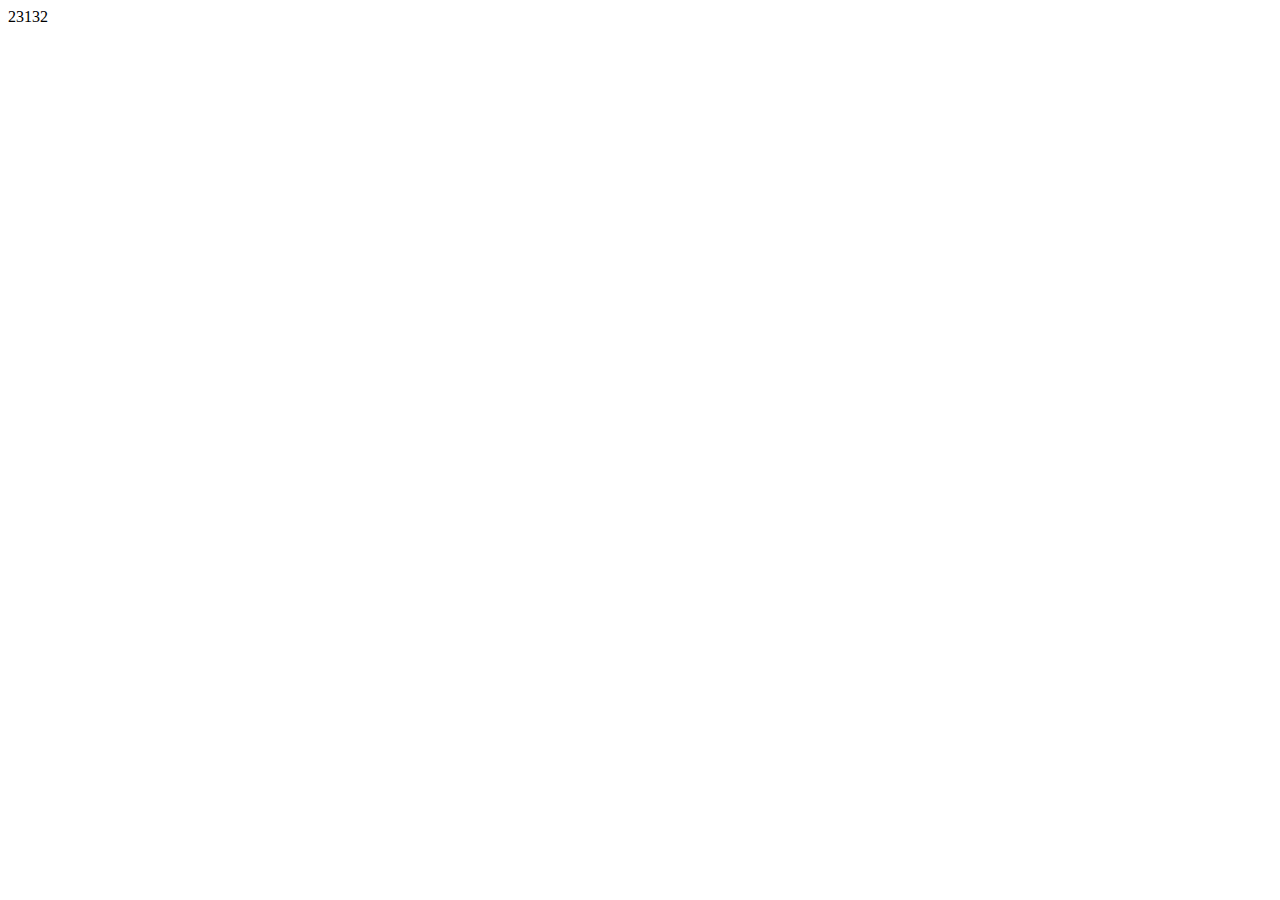
==== index.html @ e5f48d13 "主分支添加了登陆注册" ====
<!DOCTYPE html>
<html lang="en">

<head>
    <meta charset="UTF-8">
    <meta http-equiv="X-UA-Compatible" content="IE=edge">
    <meta name="viewport" content="width=device-width, initial-scale=1.0">
    <title>Document</title>
</head>

<body>
    23132
</body>

</html>
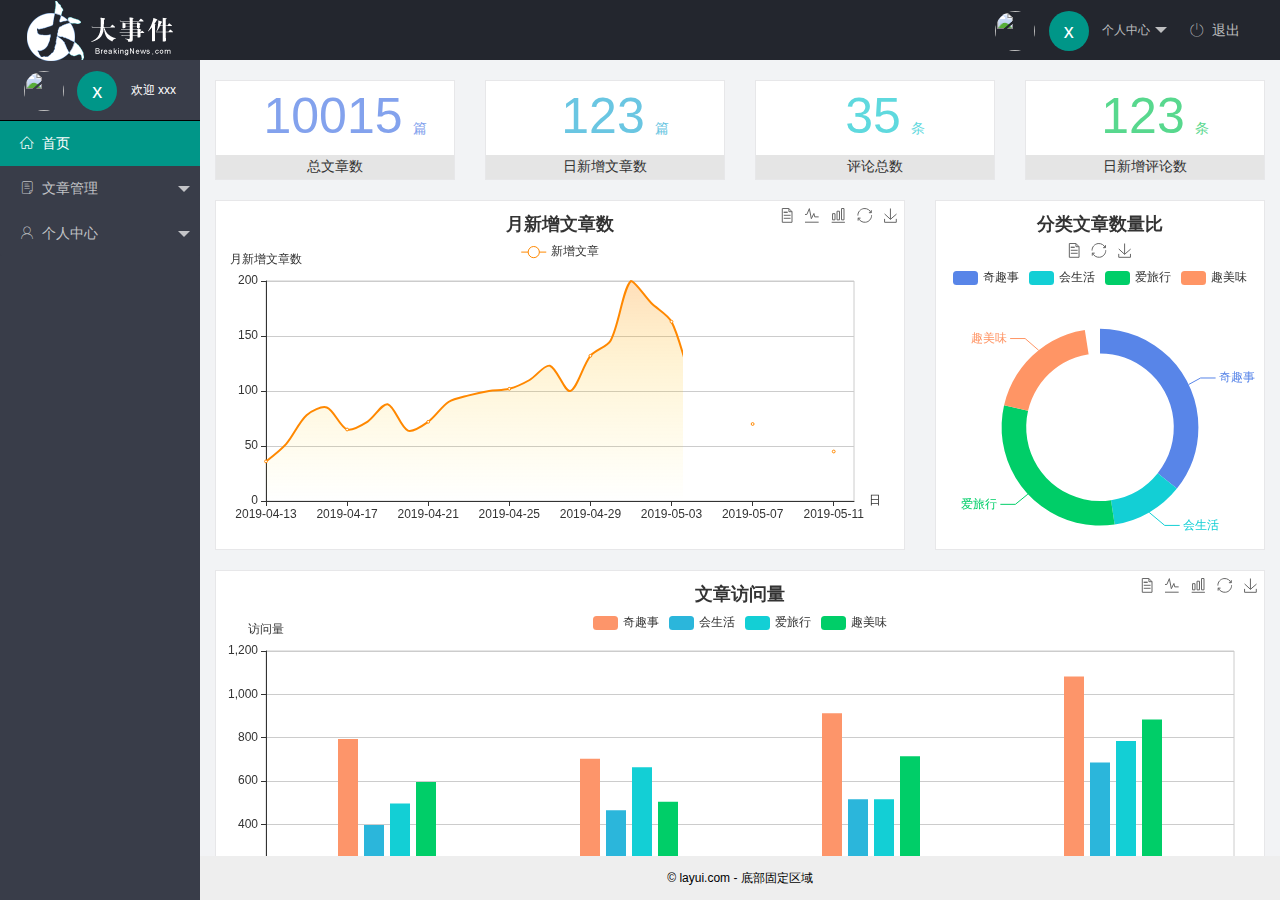
==== commit 4a599044: "后台基本功能完成" ====
--- a/index.html
+++ b/index.html
@@ -5,11 +5,79 @@
     <meta charset="UTF-8">
     <meta http-equiv="X-UA-Compatible" content="IE=edge">
     <meta name="viewport" content="width=device-width, initial-scale=1.0">
-    <title>Document</title>
+    <title>后台主页</title>
+    <link rel="stylesheet" href="/assets/fonts/iconfont.css">
+    <link rel="stylesheet" href="/assets/lib/layui/css/layui.css">
+    <link rel="stylesheet" href="/assets/css/index.css">
 </head>
 
-<body>
-    23132
+<body class="layui-layout-body">
+    <div class="layui-layout layui-layout-admin">
+        <div class="layui-header">
+            <div class="layui-logo"><img src="/assets/images/logo.png" alt=""></div>
+            <!-- 头部区域（可配合layui已有的水平导航） -->
+            <ul class="layui-nav layui-layout-right">
+                <li class="layui-nav-item">
+                    <a href="javascript:;" class="userinfo">
+                        <img src="http://t.cn/RCzsdCq" class="layui-nav-img">
+                        <span class="text-avatar">x</span> 个人中心
+                    </a>
+                    <dl class="layui-nav-child">
+                        <dd><a href="javascript:;">基本资料</a></dd>
+                        <dd><a href="javascript:;">更换头像</a></dd>
+                        <dd><a href="javascript:;">重置密码</a></dd>
+                    </dl>
+                </li>
+                <li class="layui-nav-item"><a href="javascript:;" id="btnOut"><span class="iconfont icon-tuichu"></span>退出</a></li>
+            </ul>
+        </div>
+
+        <div class="layui-side layui-bg-black">
+            <div class="layui-side-scroll">
+                <!-- 左侧头像区域 -->
+                <div class="userinfo">
+                    <img src="http://t.cn/RCzsdCq" class="layui-nav-img">
+                    <span class="text-avatar">x</span>
+                    <span id="welcome">欢迎 xxx</span>
+                </div>
+                <!-- 左侧导航区域（可配合layui已有的垂直导航） -->
+                <ul class="layui-nav layui-nav-tree" lay-filter="test" lay-shrink="all">
+                    <li class="layui-nav-item layui-this"><a href="/home/dashboard.html" target="fm"><span class="iconfont icon-home"></span>首页</a></li>
+                    <li class="layui-nav-item">
+                        <a class="" href="javascript:;"><span class="iconfont icon-16"></span>文章管理</a>
+                        <dl class="layui-nav-child">
+                            <dd><a href="javascript:;"><i class="layui-icon layui-icon-app"></i>文章类别</a></dd>
+                            <dd><a href="javascript:;"><i class="layui-icon layui-icon-app"></i>文章列表</a></dd>
+                            <dd><a href="javascript:;"><i class="layui-icon layui-icon-app"></i>发布文章</a></dd>
+                        </dl>
+                    </li>
+                    <li class="layui-nav-item">
+                        <a href="javascript:;"><span class="iconfont icon-user"></span>个人中心</a>
+                        <dl class="layui-nav-child">
+                            <dd><a href="javascript:;"><i class="layui-icon layui-icon-app"></i>基本资料</a></dd>
+                            <dd><a href="javascript:;"><i class="layui-icon layui-icon-app"></i>更换头像</a></dd>
+                            <dd><a href="javascript:;"><i class="layui-icon layui-icon-app"></i>重置密码</a></dd>
+                        </dl>
+                    </li>
+                </ul>
+            </div>
+        </div>
+
+        <div class="layui-body">
+            <!-- 内容主体区域 -->
+            <iframe name="fm" src="/home/dashboard.html" frameborder="0"></iframe>
+        </div>
+
+        <div class="layui-footer">
+            <!-- 底部固定区域 -->
+            © layui.com - 底部固定区域
+        </div>
+    </div>
+    <!-- 引入相关js文件 -->
+    <script src="/assets/lib/jquery.js"></script>
+    <script src="/assets/lib/layui/layui.all.js"></script>
+    <script src="/assets/js/baseAPI.js"></script>
+    <script src="/assets/js/index.js"></script>
 </body>
 
 </html>--- a/assets/fonts/iconfont.css
+++ b/assets/fonts/iconfont.css
@@ -0,0 +1,37 @@
+@font-face {font-family: "iconfont";
+  src: url('iconfont.eot?t=1576139966484'); /* IE9 */
+  src: url('iconfont.eot?t=1576139966484#iefix') format('embedded-opentype'), /* IE6-IE8 */
+  url('[data-uri]') format('woff2'),
+  url('iconfont.woff?t=1576139966484') format('woff'),
+  url('iconfont.ttf?t=1576139966484') format('truetype'), /* chrome, firefox, opera, Safari, Android, iOS 4.2+ */
+  url('iconfont.svg?t=1576139966484#iconfont') format('svg'); /* iOS 4.1- */
+}
+
+.iconfont {
+  font-family: "iconfont" !important;
+  font-size: 16px;
+  font-style: normal;
+  -webkit-font-smoothing: antialiased;
+  -moz-osx-font-smoothing: grayscale;
+}
+
+.icon-home:before {
+  content: "\e6a9";
+}
+
+.icon-user:before {
+  content: "\e614";
+}
+
+.icon-pinglun:before {
+  content: "\e616";
+}
+
+.icon-tuichu:before {
+  content: "\e865";
+}
+
+.icon-16:before {
+  content: "\e615";
+}
+
--- a/assets/lib/layui/css/layui.css
+++ b/assets/lib/layui/css/layui.css
@@ -0,0 +1,2 @@
+/** layui-v2.5.5 MIT License By https://www.layui.com */
+ .layui-inline,img{display:inline-block;vertical-align:middle}h1,h2,h3,h4,h5,h6{font-weight:400}.layui-edge,.layui-header,.layui-inline,.layui-main{position:relative}.layui-body,.layui-edge,.layui-elip{overflow:hidden}.layui-btn,.layui-edge,.layui-inline,img{vertical-align:middle}.layui-btn,.layui-disabled,.layui-icon,.layui-unselect{-moz-user-select:none;-webkit-user-select:none;-ms-user-select:none}.layui-elip,.layui-form-checkbox span,.layui-form-pane .layui-form-label{text-overflow:ellipsis;white-space:nowrap}.layui-breadcrumb,.layui-tree-btnGroup{visibility:hidden}blockquote,body,button,dd,div,dl,dt,form,h1,h2,h3,h4,h5,h6,input,li,ol,p,pre,td,textarea,th,ul{margin:0;padding:0;-webkit-tap-highlight-color:rgba(0,0,0,0)}a:active,a:hover{outline:0}img{border:none}li{list-style:none}table{border-collapse:collapse;border-spacing:0}h4,h5,h6{font-size:100%}button,input,optgroup,option,select,textarea{font-family:inherit;font-size:inherit;font-style:inherit;font-weight:inherit;outline:0}pre{white-space:pre-wrap;white-space:-moz-pre-wrap;white-space:-pre-wrap;white-space:-o-pre-wrap;word-wrap:break-word}body{line-height:24px;font:14px Helvetica Neue,Helvetica,PingFang SC,Tahoma,Arial,sans-serif}hr{height:1px;margin:10px 0;border:0;clear:both}a{color:#333;text-decoration:none}a:hover{color:#777}a cite{font-style:normal;*cursor:pointer}.layui-border-box,.layui-border-box *{box-sizing:border-box}.layui-box,.layui-box *{box-sizing:content-box}.layui-clear{clear:both;*zoom:1}.layui-clear:after{content:'\20';clear:both;*zoom:1;display:block;height:0}.layui-inline{*display:inline;*zoom:1}.layui-edge{display:inline-block;width:0;height:0;border-width:6px;border-style:dashed;border-color:transparent}.layui-edge-top{top:-4px;border-bottom-color:#999;border-bottom-style:solid}.layui-edge-right{border-left-color:#999;border-left-style:solid}.layui-edge-bottom{top:2px;border-top-color:#999;border-top-style:solid}.layui-edge-left{border-right-color:#999;border-right-style:solid}.layui-disabled,.layui-disabled:hover{color:#d2d2d2!important;cursor:not-allowed!important}.layui-circle{border-radius:100%}.layui-show{display:block!important}.layui-hide{display:none!important}@font-face{font-family:layui-icon;src:url(../font/iconfont.eot?v=250);src:url(../font/iconfont.eot?v=250#iefix) format('embedded-opentype'),url(../font/iconfont.woff2?v=250) format('woff2'),url(../font/iconfont.woff?v=250) format('woff'),url(../font/iconfont.ttf?v=250) format('truetype'),url(../font/iconfont.svg?v=250#layui-icon) format('svg')}.layui-icon{font-family:layui-icon!important;font-size:16px;font-style:normal;-webkit-font-smoothing:antialiased;-moz-osx-font-smoothing:grayscale}.layui-icon-reply-fill:before{content:"\e611"}.layui-icon-set-fill:before{content:"\e614"}.layui-icon-menu-fill:before{content:"\e60f"}.layui-icon-search:before{content:"\e615"}.layui-icon-share:before{content:"\e641"}.layui-icon-set-sm:before{content:"\e620"}.layui-icon-engine:before{content:"\e628"}.layui-icon-close:before{content:"\1006"}.layui-icon-close-fill:before{content:"\1007"}.layui-icon-chart-screen:before{content:"\e629"}.layui-icon-star:before{content:"\e600"}.layui-icon-circle-dot:before{content:"\e617"}.layui-icon-chat:before{content:"\e606"}.layui-icon-release:before{content:"\e609"}.layui-icon-list:before{content:"\e60a"}.layui-icon-chart:before{content:"\e62c"}.layui-icon-ok-circle:before{content:"\1005"}.layui-icon-layim-theme:before{content:"\e61b"}.layui-icon-table:before{content:"\e62d"}.layui-icon-right:before{content:"\e602"}.layui-icon-left:before{content:"\e603"}.layui-icon-cart-simple:before{content:"\e698"}.layui-icon-face-cry:before{content:"\e69c"}.layui-icon-face-smile:before{content:"\e6af"}.layui-icon-survey:before{content:"\e6b2"}.layui-icon-tree:before{content:"\e62e"}.layui-icon-upload-circle:before{content:"\e62f"}.layui-icon-add-circle:before{content:"\e61f"}.layui-icon-download-circle:before{content:"\e601"}.layui-icon-templeate-1:before{content:"\e630"}.layui-icon-util:before{content:"\e631"}.layui-icon-face-surprised:before{content:"\e664"}.layui-icon-edit:before{content:"\e642"}.layui-icon-speaker:before{content:"\e645"}.layui-icon-down:before{content:"\e61a"}.layui-icon-file:before{content:"\e621"}.layui-icon-layouts:before{content:"\e632"}.layui-icon-rate-half:before{content:"\e6c9"}.layui-icon-add-circle-fine:before{content:"\e608"}.layui-icon-prev-circle:before{content:"\e633"}.layui-icon-read:before{content:"\e705"}.layui-icon-404:before{content:"\e61c"}.layui-icon-carousel:before{content:"\e634"}.layui-icon-help:before{content:"\e607"}.layui-icon-code-circle:before{content:"\e635"}.layui-icon-water:before{content:"\e636"}.layui-icon-username:before{content:"\e66f"}.layui-icon-find-fill:before{content:"\e670"}.layui-icon-about:before{content:"\e60b"}.layui-icon-location:before{content:"\e715"}.layui-icon-up:before{content:"\e619"}.layui-icon-pause:before{content:"\e651"}.layui-icon-date:before{content:"\e637"}.layui-icon-layim-uploadfile:before{content:"\e61d"}.layui-icon-delete:before{content:"\e640"}.layui-icon-play:before{content:"\e652"}.layui-icon-top:before{content:"\e604"}.layui-icon-friends:before{content:"\e612"}.layui-icon-refresh-3:before{content:"\e9aa"}.layui-icon-ok:before{content:"\e605"}.layui-icon-layer:before{content:"\e638"}.layui-icon-face-smile-fine:before{content:"\e60c"}.layui-icon-dollar:before{content:"\e659"}.layui-icon-group:before{content:"\e613"}.layui-icon-layim-download:before{content:"\e61e"}.layui-icon-picture-fine:before{content:"\e60d"}.layui-icon-link:before{content:"\e64c"}.layui-icon-diamond:before{content:"\e735"}.layui-icon-log:before{content:"\e60e"}.layui-icon-rate-solid:before{content:"\e67a"}.layui-icon-fonts-del:before{content:"\e64f"}.layui-icon-unlink:before{content:"\e64d"}.layui-icon-fonts-clear:before{content:"\e639"}.layui-icon-triangle-r:before{content:"\e623"}.layui-icon-circle:before{content:"\e63f"}.layui-icon-radio:before{content:"\e643"}.layui-icon-align-center:before{content:"\e647"}.layui-icon-align-right:before{content:"\e648"}.layui-icon-align-left:before{content:"\e649"}.layui-icon-loading-1:before{content:"\e63e"}.layui-icon-return:before{content:"\e65c"}.layui-icon-fonts-strong:before{content:"\e62b"}.layui-icon-upload:before{content:"\e67c"}.layui-icon-dialogue:before{content:"\e63a"}.layui-icon-video:before{content:"\e6ed"}.layui-icon-headset:before{content:"\e6fc"}.layui-icon-cellphone-fine:before{content:"\e63b"}.layui-icon-add-1:before{content:"\e654"}.layui-icon-face-smile-b:before{content:"\e650"}.layui-icon-fonts-html:before{content:"\e64b"}.layui-icon-form:before{content:"\e63c"}.layui-icon-cart:before{content:"\e657"}.layui-icon-camera-fill:before{content:"\e65d"}.layui-icon-tabs:before{content:"\e62a"}.layui-icon-fonts-code:before{content:"\e64e"}.layui-icon-fire:before{content:"\e756"}.layui-icon-set:before{content:"\e716"}.layui-icon-fonts-u:before{content:"\e646"}.layui-icon-triangle-d:before{content:"\e625"}.layui-icon-tips:before{content:"\e702"}.layui-icon-picture:before{content:"\e64a"}.layui-icon-more-vertical:before{content:"\e671"}.layui-icon-flag:before{content:"\e66c"}.layui-icon-loading:before{content:"\e63d"}.layui-icon-fonts-i:before{content:"\e644"}.layui-icon-refresh-1:before{content:"\e666"}.layui-icon-rmb:before{content:"\e65e"}.layui-icon-home:before{content:"\e68e"}.layui-icon-user:before{content:"\e770"}.layui-icon-notice:before{content:"\e667"}.layui-icon-login-weibo:before{content:"\e675"}.layui-icon-voice:before{content:"\e688"}.layui-icon-upload-drag:before{content:"\e681"}.layui-icon-login-qq:before{content:"\e676"}.layui-icon-snowflake:before{content:"\e6b1"}.layui-icon-file-b:before{content:"\e655"}.layui-icon-template:before{content:"\e663"}.layui-icon-auz:before{content:"\e672"}.layui-icon-console:before{content:"\e665"}.layui-icon-app:before{content:"\e653"}.layui-icon-prev:before{content:"\e65a"}.layui-icon-website:before{content:"\e7ae"}.layui-icon-next:before{content:"\e65b"}.layui-icon-component:before{content:"\e857"}.layui-icon-more:before{content:"\e65f"}.layui-icon-login-wechat:before{content:"\e677"}.layui-icon-shrink-right:before{content:"\e668"}.layui-icon-spread-left:before{content:"\e66b"}.layui-icon-camera:before{content:"\e660"}.layui-icon-note:before{content:"\e66e"}.layui-icon-refresh:before{content:"\e669"}.layui-icon-female:before{content:"\e661"}.layui-icon-male:before{content:"\e662"}.layui-icon-password:before{content:"\e673"}.layui-icon-senior:before{content:"\e674"}.layui-icon-theme:before{content:"\e66a"}.layui-icon-tread:before{content:"\e6c5"}.layui-icon-praise:before{content:"\e6c6"}.layui-icon-star-fill:before{content:"\e658"}.layui-icon-rate:before{content:"\e67b"}.layui-icon-template-1:before{content:"\e656"}.layui-icon-vercode:before{content:"\e679"}.layui-icon-cellphone:before{content:"\e678"}.layui-icon-screen-full:before{content:"\e622"}.layui-icon-screen-restore:before{content:"\e758"}.layui-icon-cols:before{content:"\e610"}.layui-icon-export:before{content:"\e67d"}.layui-icon-print:before{content:"\e66d"}.layui-icon-slider:before{content:"\e714"}.layui-icon-addition:before{content:"\e624"}.layui-icon-subtraction:before{content:"\e67e"}.layui-icon-service:before{content:"\e626"}.layui-icon-transfer:before{content:"\e691"}.layui-main{width:1140px;margin:0 auto}.layui-header{z-index:1000;height:60px}.layui-header a:hover{transition:all .5s;-webkit-transition:all .5s}.layui-side{position:fixed;left:0;top:0;bottom:0;z-index:999;width:200px;overflow-x:hidden}.layui-side-scroll{position:relative;width:220px;height:100%;overflow-x:hidden}.layui-body{position:absolute;left:200px;right:0;top:0;bottom:0;z-index:998;width:auto;overflow-y:auto;box-sizing:border-box}.layui-layout-body{overflow:hidden}.layui-layout-admin .layui-header{background-color:#23262E}.layui-layout-admin .layui-side{top:60px;width:200px;overflow-x:hidden}.layui-layout-admin .layui-body{position:fixed;top:60px;bottom:44px}.layui-layout-admin .layui-main{width:auto;margin:0 15px}.layui-layout-admin .layui-footer{position:fixed;left:200px;right:0;bottom:0;height:44px;line-height:44px;padding:0 15px;background-color:#eee}.layui-layout-admin .layui-logo{position:absolute;left:0;top:0;width:200px;height:100%;line-height:60px;text-align:center;color:#009688;font-size:16px}.layui-layout-admin .layui-header .layui-nav{background:0 0}.layui-layout-left{position:absolute!important;left:200px;top:0}.layui-layout-right{position:absolute!important;right:0;top:0}.layui-container{position:relative;margin:0 auto;padding:0 15px;box-sizing:border-box}.layui-fluid{position:relative;margin:0 auto;padding:0 15px}.layui-row:after,.layui-row:before{content:'';display:block;clear:both}.layui-col-lg1,.layui-col-lg10,.layui-col-lg11,.layui-col-lg12,.layui-col-lg2,.layui-col-lg3,.layui-col-lg4,.layui-col-lg5,.layui-col-lg6,.layui-col-lg7,.layui-col-lg8,.layui-col-lg9,.layui-col-md1,.layui-col-md10,.layui-col-md11,.layui-col-md12,.layui-col-md2,.layui-col-md3,.layui-col-md4,.layui-col-md5,.layui-col-md6,.layui-col-md7,.layui-col-md8,.layui-col-md9,.layui-col-sm1,.layui-col-sm10,.layui-col-sm11,.layui-col-sm12,.layui-col-sm2,.layui-col-sm3,.layui-col-sm4,.layui-col-sm5,.layui-col-sm6,.layui-col-sm7,.layui-col-sm8,.layui-col-sm9,.layui-col-xs1,.layui-col-xs10,.layui-col-xs11,.layui-col-xs12,.layui-col-xs2,.layui-col-xs3,.layui-col-xs4,.layui-col-xs5,.layui-col-xs6,.layui-col-xs7,.layui-col-xs8,.layui-col-xs9{position:relative;display:block;box-sizing:border-box}.layui-col-xs1,.layui-col-xs10,.layui-col-xs11,.layui-col-xs12,.layui-col-xs2,.layui-col-xs3,.layui-col-xs4,.layui-col-xs5,.layui-col-xs6,.layui-col-xs7,.layui-col-xs8,.layui-col-xs9{float:left}.layui-col-xs1{width:8.33333333%}.layui-col-xs2{width:16.66666667%}.layui-col-xs3{width:25%}.layui-col-xs4{width:33.33333333%}.layui-col-xs5{width:41.66666667%}.layui-col-xs6{width:50%}.layui-col-xs7{width:58.33333333%}.layui-col-xs8{width:66.66666667%}.layui-col-xs9{width:75%}.layui-col-xs10{width:83.33333333%}.layui-col-xs11{width:91.66666667%}.layui-col-xs12{width:100%}.layui-col-xs-offset1{margin-left:8.33333333%}.layui-col-xs-offset2{margin-left:16.66666667%}.layui-col-xs-offset3{margin-left:25%}.layui-col-xs-offset4{margin-left:33.33333333%}.layui-col-xs-offset5{margin-left:41.66666667%}.layui-col-xs-offset6{margin-left:50%}.layui-col-xs-offset7{margin-left:58.33333333%}.layui-col-xs-offset8{margin-left:66.66666667%}.layui-col-xs-offset9{margin-left:75%}.layui-col-xs-offset10{margin-left:83.33333333%}.layui-col-xs-offset11{margin-left:91.66666667%}.layui-col-xs-offset12{margin-left:100%}@media screen and (max-width:768px){.layui-hide-xs{display:none!important}.layui-show-xs-block{display:block!important}.layui-show-xs-inline{display:inline!important}.layui-show-xs-inline-block{display:inline-block!important}}@media screen and (min-width:768px){.layui-container{width:750px}.layui-hide-sm{display:none!important}.layui-show-sm-block{display:block!important}.layui-show-sm-inline{display:inline!important}.layui-show-sm-inline-block{display:inline-block!important}.layui-col-sm1,.layui-col-sm10,.layui-col-sm11,.layui-col-sm12,.layui-col-sm2,.layui-col-sm3,.layui-col-sm4,.layui-col-sm5,.layui-col-sm6,.layui-col-sm7,.layui-col-sm8,.layui-col-sm9{float:left}.layui-col-sm1{width:8.33333333%}.layui-col-sm2{width:16.66666667%}.layui-col-sm3{width:25%}.layui-col-sm4{width:33.33333333%}.layui-col-sm5{width:41.66666667%}.layui-col-sm6{width:50%}.layui-col-sm7{width:58.33333333%}.layui-col-sm8{width:66.66666667%}.layui-col-sm9{width:75%}.layui-col-sm10{width:83.33333333%}.layui-col-sm11{width:91.66666667%}.layui-col-sm12{width:100%}.layui-col-sm-offset1{margin-left:8.33333333%}.layui-col-sm-offset2{margin-left:16.66666667%}.layui-col-sm-offset3{margin-left:25%}.layui-col-sm-offset4{margin-left:33.33333333%}.layui-col-sm-offset5{margin-left:41.66666667%}.layui-col-sm-offset6{margin-left:50%}.layui-col-sm-offset7{margin-left:58.33333333%}.layui-col-sm-offset8{margin-left:66.66666667%}.layui-col-sm-offset9{margin-left:75%}.layui-col-sm-offset10{margin-left:83.33333333%}.layui-col-sm-offset11{margin-left:91.66666667%}.layui-col-sm-offset12{margin-left:100%}}@media screen and (min-width:992px){.layui-container{width:970px}.layui-hide-md{display:none!important}.layui-show-md-block{display:block!important}.layui-show-md-inline{display:inline!important}.layui-show-md-inline-block{display:inline-block!important}.layui-col-md1,.layui-col-md10,.layui-col-md11,.layui-col-md12,.layui-col-md2,.layui-col-md3,.layui-col-md4,.layui-col-md5,.layui-col-md6,.layui-col-md7,.layui-col-md8,.layui-col-md9{float:left}.layui-col-md1{width:8.33333333%}.layui-col-md2{width:16.66666667%}.layui-col-md3{width:25%}.layui-col-md4{width:33.33333333%}.layui-col-md5{width:41.66666667%}.layui-col-md6{width:50%}.layui-col-md7{width:58.33333333%}.layui-col-md8{width:66.66666667%}.layui-col-md9{width:75%}.layui-col-md10{width:83.33333333%}.layui-col-md11{width:91.66666667%}.layui-col-md12{width:100%}.layui-col-md-offset1{margin-left:8.33333333%}.layui-col-md-offset2{margin-left:16.66666667%}.layui-col-md-offset3{margin-left:25%}.layui-col-md-offset4{margin-left:33.33333333%}.layui-col-md-offset5{margin-left:41.66666667%}.layui-col-md-offset6{margin-left:50%}.layui-col-md-offset7{margin-left:58.33333333%}.layui-col-md-offset8{margin-left:66.66666667%}.layui-col-md-offset9{margin-left:75%}.layui-col-md-offset10{margin-left:83.33333333%}.layui-col-md-offset11{margin-left:91.66666667%}.layui-col-md-offset12{margin-left:100%}}@media screen and (min-width:1200px){.layui-container{width:1170px}.layui-hide-lg{display:none!important}.layui-show-lg-block{display:block!important}.layui-show-lg-inline{display:inline!important}.layui-show-lg-inline-block{display:inline-block!important}.layui-col-lg1,.layui-col-lg10,.layui-col-lg11,.layui-col-lg12,.layui-col-lg2,.layui-col-lg3,.layui-col-lg4,.layui-col-lg5,.layui-col-lg6,.layui-col-lg7,.layui-col-lg8,.layui-col-lg9{float:left}.layui-col-lg1{width:8.33333333%}.layui-col-lg2{width:16.66666667%}.layui-col-lg3{width:25%}.layui-col-lg4{width:33.33333333%}.layui-col-lg5{width:41.66666667%}.layui-col-lg6{width:50%}.layui-col-lg7{width:58.33333333%}.layui-col-lg8{width:66.66666667%}.layui-col-lg9{width:75%}.layui-col-lg10{width:83.33333333%}.layui-col-lg11{width:91.66666667%}.layui-col-lg12{width:100%}.layui-col-lg-offset1{margin-left:8.33333333%}.layui-col-lg-offset2{margin-left:16.66666667%}.layui-col-lg-offset3{margin-left:25%}.layui-col-lg-offset4{margin-left:33.33333333%}.layui-col-lg-offset5{margin-left:41.66666667%}.layui-col-lg-offset6{margin-left:50%}.layui-col-lg-offset7{margin-left:58.33333333%}.layui-col-lg-offset8{margin-left:66.66666667%}.layui-col-lg-offset9{margin-left:75%}.layui-col-lg-offset10{margin-left:83.33333333%}.layui-col-lg-offset11{margin-left:91.66666667%}.layui-col-lg-offset12{margin-left:100%}}.layui-col-space1{margin:-.5px}.layui-col-space1>*{padding:.5px}.layui-col-space3{margin:-1.5px}.layui-col-space3>*{padding:1.5px}.layui-col-space5{margin:-2.5px}.layui-col-space5>*{padding:2.5px}.layui-col-space8{margin:-3.5px}.layui-col-space8>*{padding:3.5px}.layui-col-space10{margin:-5px}.layui-col-space10>*{padding:5px}.layui-col-space12{margin:-6px}.layui-col-space12>*{padding:6px}.layui-col-space15{margin:-7.5px}.layui-col-space15>*{padding:7.5px}.layui-col-space18{margin:-9px}.layui-col-space18>*{padding:9px}.layui-col-space20{margin:-10px}.layui-col-space20>*{padding:10px}.layui-col-space22{margin:-11px}.layui-col-space22>*{padding:11px}.layui-col-space25{margin:-12.5px}.layui-col-space25>*{padding:12.5px}.layui-col-space30{margin:-15px}.layui-col-space30>*{padding:15px}.layui-btn,.layui-input,.layui-select,.layui-textarea,.layui-upload-button{outline:0;-webkit-appearance:none;transition:all .3s;-webkit-transition:all .3s;box-sizing:border-box}.layui-elem-quote{margin-bottom:10px;padding:15px;line-height:22px;border-left:5px solid #009688;border-radius:0 2px 2px 0;background-color:#f2f2f2}.layui-quote-nm{border-style:solid;border-width:1px 1px 1px 5px;background:0 0}.layui-elem-field{margin-bottom:10px;padding:0;border-width:1px;border-style:solid}.layui-elem-field legend{margin-left:20px;padding:0 10px;font-size:20px;font-weight:300}.layui-field-title{margin:10px 0 20px;border-width:1px 0 0}.layui-field-box{padding:10px 15px}.layui-field-title .layui-field-box{padding:10px 0}.layui-progress{position:relative;height:6px;border-radius:20px;background-color:#e2e2e2}.layui-progress-bar{position:absolute;left:0;top:0;width:0;max-width:100%;height:6px;border-radius:20px;text-align:right;background-color:#5FB878;transition:all .3s;-webkit-transition:all .3s}.layui-progress-big,.layui-progress-big .layui-progress-bar{height:18px;line-height:18px}.layui-progress-text{position:relative;top:-20px;line-height:18px;font-size:12px;color:#666}.layui-progress-big .layui-progress-text{position:static;padding:0 10px;color:#fff}.layui-collapse{border-width:1px;border-style:solid;border-radius:2px}.layui-colla-content,.layui-colla-item{border-top-width:1px;border-top-style:solid}.layui-colla-item:first-child{border-top:none}.layui-colla-title{position:relative;height:42px;line-height:42px;padding:0 15px 0 35px;color:#333;background-color:#f2f2f2;cursor:pointer;font-size:14px;overflow:hidden}.layui-colla-content{display:none;padding:10px 15px;line-height:22px;color:#666}.layui-colla-icon{position:absolute;left:15px;top:0;font-size:14px}.layui-card{margin-bottom:15px;border-radius:2px;background-color:#fff;box-shadow:0 1px 2px 0 rgba(0,0,0,.05)}.layui-card:last-child{margin-bottom:0}.layui-card-header{position:relative;height:42px;line-height:42px;padding:0 15px;border-bottom:1px solid #f6f6f6;color:#333;border-radius:2px 2px 0 0;font-size:14px}.layui-bg-black,.layui-bg-blue,.layui-bg-cyan,.layui-bg-green,.layui-bg-orange,.layui-bg-red{color:#fff!important}.layui-card-body{position:relative;padding:10px 15px;line-height:24px}.layui-card-body[pad15]{padding:15px}.layui-card-body[pad20]{padding:20px}.layui-card-body .layui-table{margin:5px 0}.layui-card .layui-tab{margin:0}.layui-panel-window{position:relative;padding:15px;border-radius:0;border-top:5px solid #E6E6E6;background-color:#fff}.layui-auxiliar-moving{position:fixed;left:0;right:0;top:0;bottom:0;width:100%;height:100%;background:0 0;z-index:9999999999}.layui-form-label,.layui-form-mid,.layui-form-select,.layui-input-block,.layui-input-inline,.layui-textarea{position:relative}.layui-bg-red{background-color:#FF5722!important}.layui-bg-orange{background-color:#FFB800!important}.layui-bg-green{background-color:#009688!important}.layui-bg-cyan{background-color:#2F4056!important}.layui-bg-blue{background-color:#1E9FFF!important}.layui-bg-black{background-color:#393D49!important}.layui-bg-gray{background-color:#eee!important;color:#666!important}.layui-badge-rim,.layui-colla-content,.layui-colla-item,.layui-collapse,.layui-elem-field,.layui-form-pane .layui-form-item[pane],.layui-form-pane .layui-form-label,.layui-input,.layui-layedit,.layui-layedit-tool,.layui-quote-nm,.layui-select,.layui-tab-bar,.layui-tab-card,.layui-tab-title,.layui-tab-title .layui-this:after,.layui-textarea{border-color:#e6e6e6}.layui-timeline-item:before,hr{background-color:#e6e6e6}.layui-text{line-height:22px;font-size:14px;color:#666}.layui-text h1,.layui-text h2,.layui-text h3{font-weight:500;color:#333}.layui-text h1{font-size:30px}.layui-text h2{font-size:24px}.layui-text h3{font-size:18px}.layui-text a:not(.layui-btn){color:#01AAED}.layui-text a:not(.layui-btn):hover{text-decoration:underline}.layui-text ul{padding:5px 0 5px 15px}.layui-text ul li{margin-top:5px;list-style-type:disc}.layui-text em,.layui-word-aux{color:#999!important;padding:0 5px!important}.layui-btn{display:inline-block;height:38px;line-height:38px;padding:0 18px;background-color:#009688;color:#fff;white-space:nowrap;text-align:center;font-size:14px;border:none;border-radius:2px;cursor:pointer}.layui-btn:hover{opacity:.8;filter:alpha(opacity=80);color:#fff}.layui-btn:active{opacity:1;filter:alpha(opacity=100)}.layui-btn+.layui-btn{margin-left:10px}.layui-btn-container{font-size:0}.layui-btn-container .layui-btn{margin-right:10px;margin-bottom:10px}.layui-btn-container .layui-btn+.layui-btn{margin-left:0}.layui-table .layui-btn-container .layui-btn{margin-bottom:9px}.layui-btn-radius{border-radius:100px}.layui-btn .layui-icon{margin-right:3px;font-size:18px;vertical-align:bottom;vertical-align:middle\9}.layui-btn-primary{border:1px solid #C9C9C9;background-color:#fff;color:#555}.layui-btn-primary:hover{border-color:#009688;color:#333}.layui-btn-normal{background-color:#1E9FFF}.layui-btn-warm{background-color:#FFB800}.layui-btn-danger{background-color:#FF5722}.layui-btn-checked{background-color:#5FB878}.layui-btn-disabled,.layui-btn-disabled:active,.layui-btn-disabled:hover{border:1px solid #e6e6e6;background-color:#FBFBFB;color:#C9C9C9;cursor:not-allowed;opacity:1}.layui-btn-lg{height:44px;line-height:44px;padding:0 25px;font-size:16px}.layui-btn-sm{height:30px;line-height:30px;padding:0 10px;font-size:12px}.layui-btn-sm i{font-size:16px!important}.layui-btn-xs{height:22px;line-height:22px;padding:0 5px;font-size:12px}.layui-btn-xs i{font-size:14px!important}.layui-btn-group{display:inline-block;vertical-align:middle;font-size:0}.layui-btn-group .layui-btn{margin-left:0!important;margin-right:0!important;border-left:1px solid rgba(255,255,255,.5);border-radius:0}.layui-btn-group .layui-btn-primary{border-left:none}.layui-btn-group .layui-btn-primary:hover{border-color:#C9C9C9;color:#009688}.layui-btn-group .layui-btn:first-child{border-left:none;border-radius:2px 0 0 2px}.layui-btn-group .layui-btn-primary:first-child{border-left:1px solid #c9c9c9}.layui-btn-group .layui-btn:last-child{border-radius:0 2px 2px 0}.layui-btn-group .layui-btn+.layui-btn{margin-left:0}.layui-btn-group+.layui-btn-group{margin-left:10px}.layui-btn-fluid{width:100%}.layui-input,.layui-select,.layui-textarea{height:38px;line-height:1.3;line-height:38px\9;border-width:1px;border-style:solid;background-color:#fff;border-radius:2px}.layui-input::-webkit-input-placeholder,.layui-select::-webkit-input-placeholder,.layui-textarea::-webkit-input-placeholder{line-height:1.3}.layui-input,.layui-textarea{display:block;width:100%;padding-left:10px}.layui-input:hover,.layui-textarea:hover{border-color:#D2D2D2!important}.layui-input:focus,.layui-textarea:focus{border-color:#C9C9C9!important}.layui-textarea{min-height:100px;height:auto;line-height:20px;padding:6px 10px;resize:vertical}.layui-select{padding:0 10px}.layui-form input[type=checkbox],.layui-form input[type=radio],.layui-form select{display:none}.layui-form [lay-ignore]{display:initial}.layui-form-item{margin-bottom:15px;clear:both;*zoom:1}.layui-form-item:after{content:'\20';clear:both;*zoom:1;display:block;height:0}.layui-form-label{float:left;display:block;padding:9px 15px;width:80px;font-weight:400;line-height:20px;text-align:right}.layui-form-label-col{display:block;float:none;padding:9px 0;line-height:20px;text-align:left}.layui-form-item .layui-inline{margin-bottom:5px;margin-right:10px}.layui-input-block{margin-left:110px;min-height:36px}.layui-input-inline{display:inline-block;vertical-align:middle}.layui-form-item .layui-input-inline{float:left;width:190px;margin-right:10px}.layui-form-text .layui-input-inline{width:auto}.layui-form-mid{float:left;display:block;padding:9px 0!important;line-height:20px;margin-right:10px}.layui-form-danger+.layui-form-select .layui-input,.layui-form-danger:focus{border-color:#FF5722!important}.layui-form-select .layui-input{padding-right:30px;cursor:pointer}.layui-form-select .layui-edge{position:absolute;right:10px;top:50%;margin-top:-3px;cursor:pointer;border-width:6px;border-top-color:#c2c2c2;border-top-style:solid;transition:all .3s;-webkit-transition:all .3s}.layui-form-select dl{display:none;position:absolute;left:0;top:42px;padding:5px 0;z-index:899;min-width:100%;border:1px solid #d2d2d2;max-height:300px;overflow-y:auto;background-color:#fff;border-radius:2px;box-shadow:0 2px 4px rgba(0,0,0,.12);box-sizing:border-box}.layui-form-select dl dd,.layui-form-select dl dt{padding:0 10px;line-height:36px;white-space:nowrap;overflow:hidden;text-overflow:ellipsis}.layui-form-select dl dt{font-size:12px;color:#999}.layui-form-select dl dd{cursor:pointer}.layui-form-select dl dd:hover{background-color:#f2f2f2;-webkit-transition:.5s all;transition:.5s all}.layui-form-select .layui-select-group dd{padding-left:20px}.layui-form-select dl dd.layui-select-tips{padding-left:10px!important;color:#999}.layui-form-select dl dd.layui-this{background-color:#5FB878;color:#fff}.layui-form-checkbox,.layui-form-select dl dd.layui-disabled{background-color:#fff}.layui-form-selected dl{display:block}.layui-form-checkbox,.layui-form-checkbox *,.layui-form-switch{display:inline-block;vertical-align:middle}.layui-form-selected .layui-edge{margin-top:-9px;-webkit-transform:rotate(180deg);transform:rotate(180deg);margin-top:-3px\9}:root .layui-form-selected .layui-edge{margin-top:-9px\0/IE9}.layui-form-selectup dl{top:auto;bottom:42px}.layui-select-none{margin:5px 0;text-align:center;color:#999}.layui-select-disabled .layui-disabled{border-color:#eee!important}.layui-select-disabled .layui-edge{border-top-color:#d2d2d2}.layui-form-checkbox{position:relative;height:30px;line-height:30px;margin-right:10px;padding-right:30px;cursor:pointer;font-size:0;-webkit-transition:.1s linear;transition:.1s linear;box-sizing:border-box}.layui-form-checkbox span{padding:0 10px;height:100%;font-size:14px;border-radius:2px 0 0 2px;background-color:#d2d2d2;color:#fff;overflow:hidden}.layui-form-checkbox:hover span{background-color:#c2c2c2}.layui-form-checkbox i{position:absolute;right:0;top:0;width:30px;height:28px;border:1px solid #d2d2d2;border-left:none;border-radius:0 2px 2px 0;color:#fff;font-size:20px;text-align:center}.layui-form-checkbox:hover i{border-color:#c2c2c2;color:#c2c2c2}.layui-form-checked,.layui-form-checked:hover{border-color:#5FB878}.layui-form-checked span,.layui-form-checked:hover span{background-color:#5FB878}.layui-form-checked i,.layui-form-checked:hover i{color:#5FB878}.layui-form-item .layui-form-checkbox{margin-top:4px}.layui-form-checkbox[lay-skin=primary]{height:auto!important;line-height:normal!important;min-width:18px;min-height:18px;border:none!important;margin-right:0;padding-left:28px;padding-right:0;background:0 0}.layui-form-checkbox[lay-skin=primary] span{padding-left:0;padding-right:15px;line-height:18px;background:0 0;color:#666}.layui-form-checkbox[lay-skin=primary] i{right:auto;left:0;width:16px;height:16px;line-height:16px;border:1px solid #d2d2d2;font-size:12px;border-radius:2px;background-color:#fff;-webkit-transition:.1s linear;transition:.1s linear}.layui-form-checkbox[lay-skin=primary]:hover i{border-color:#5FB878;color:#fff}.layui-form-checked[lay-skin=primary] i{border-color:#5FB878!important;background-color:#5FB878;color:#fff}.layui-checkbox-disbaled[lay-skin=primary] span{background:0 0!important;color:#c2c2c2}.layui-checkbox-disbaled[lay-skin=primary]:hover i{border-color:#d2d2d2}.layui-form-item .layui-form-checkbox[lay-skin=primary]{margin-top:10px}.layui-form-switch{position:relative;height:22px;line-height:22px;min-width:35px;padding:0 5px;margin-top:8px;border:1px solid #d2d2d2;border-radius:20px;cursor:pointer;background-color:#fff;-webkit-transition:.1s linear;transition:.1s linear}.layui-form-switch i{position:absolute;left:5px;top:3px;width:16px;height:16px;border-radius:20px;background-color:#d2d2d2;-webkit-transition:.1s linear;transition:.1s linear}.layui-form-switch em{position:relative;top:0;width:25px;margin-left:21px;padding:0!important;text-align:center!important;color:#999!important;font-style:normal!important;font-size:12px}.layui-form-onswitch{border-color:#5FB878;background-color:#5FB878}.layui-checkbox-disbaled,.layui-checkbox-disbaled i{border-color:#e2e2e2!important}.layui-form-onswitch i{left:100%;margin-left:-21px;background-color:#fff}.layui-form-onswitch em{margin-left:5px;margin-right:21px;color:#fff!important}.layui-checkbox-disbaled span{background-color:#e2e2e2!important}.layui-checkbox-disbaled:hover i{color:#fff!important}[lay-radio]{display:none}.layui-form-radio,.layui-form-radio *{display:inline-block;vertical-align:middle}.layui-form-radio{line-height:28px;margin:6px 10px 0 0;padding-right:10px;cursor:pointer;font-size:0}.layui-form-radio *{font-size:14px}.layui-form-radio>i{margin-right:8px;font-size:22px;color:#c2c2c2}.layui-form-radio>i:hover,.layui-form-radioed>i{color:#5FB878}.layui-radio-disbaled>i{color:#e2e2e2!important}.layui-form-pane .layui-form-label{width:110px;padding:8px 15px;height:38px;line-height:20px;border-width:1px;border-style:solid;border-radius:2px 0 0 2px;text-align:center;background-color:#FBFBFB;overflow:hidden;box-sizing:border-box}.layui-form-pane .layui-input-inline{margin-left:-1px}.layui-form-pane .layui-input-block{margin-left:110px;left:-1px}.layui-form-pane .layui-input{border-radius:0 2px 2px 0}.layui-form-pane .layui-form-text .layui-form-label{float:none;width:100%;border-radius:2px;box-sizing:border-box;text-align:left}.layui-form-pane .layui-form-text .layui-input-inline{display:block;margin:0;top:-1px;clear:both}.layui-form-pane .layui-form-text .layui-input-block{margin:0;left:0;top:-1px}.layui-form-pane .layui-form-text .layui-textarea{min-height:100px;border-radius:0 0 2px 2px}.layui-form-pane .layui-form-checkbox{margin:4px 0 4px 10px}.layui-form-pane .layui-form-radio,.layui-form-pane .layui-form-switch{margin-top:6px;margin-left:10px}.layui-form-pane .layui-form-item[pane]{position:relative;border-width:1px;border-style:solid}.layui-form-pane .layui-form-item[pane] .layui-form-label{position:absolute;left:0;top:0;height:100%;border-width:0 1px 0 0}.layui-form-pane .layui-form-item[pane] .layui-input-inline{margin-left:110px}@media screen and (max-width:450px){.layui-form-item .layui-form-label{text-overflow:ellipsis;overflow:hidden;white-space:nowrap}.layui-form-item .layui-inline{display:block;margin-right:0;margin-bottom:20px;clear:both}.layui-form-item .layui-inline:after{content:'\20';clear:both;display:block;height:0}.layui-form-item .layui-input-inline{display:block;float:none;left:-3px;width:auto;margin:0 0 10px 112px}.layui-form-item .layui-input-inline+.layui-form-mid{margin-left:110px;top:-5px;padding:0}.layui-form-item .layui-form-checkbox{margin-right:5px;margin-bottom:5px}}.layui-layedit{border-width:1px;border-style:solid;border-radius:2px}.layui-layedit-tool{padding:3px 5px;border-bottom-width:1px;border-bottom-style:solid;font-size:0}.layedit-tool-fixed{position:fixed;top:0;border-top:1px solid #e2e2e2}.layui-layedit-tool .layedit-tool-mid,.layui-layedit-tool .layui-icon{display:inline-block;vertical-align:middle;text-align:center;font-size:14px}.layui-layedit-tool .layui-icon{position:relative;width:32px;height:30px;line-height:30px;margin:3px 5px;color:#777;cursor:pointer;border-radius:2px}.layui-layedit-tool .layui-icon:hover{color:#393D49}.layui-layedit-tool .layui-icon:active{color:#000}.layui-layedit-tool .layedit-tool-active{background-color:#e2e2e2;color:#000}.layui-layedit-tool .layui-disabled,.layui-layedit-tool .layui-disabled:hover{color:#d2d2d2;cursor:not-allowed}.layui-layedit-tool .layedit-tool-mid{width:1px;height:18px;margin:0 10px;background-color:#d2d2d2}.layedit-tool-html{width:50px!important;font-size:30px!important}.layedit-tool-b,.layedit-tool-code,.layedit-tool-help{font-size:16px!important}.layedit-tool-d,.layedit-tool-face,.layedit-tool-image,.layedit-tool-unlink{font-size:18px!important}.layedit-tool-image input{position:absolute;font-size:0;left:0;top:0;width:100%;height:100%;opacity:.01;filter:Alpha(opacity=1);cursor:pointer}.layui-layedit-iframe iframe{display:block;width:100%}#LAY_layedit_code{overflow:hidden}.layui-laypage{display:inline-block;*display:inline;*zoom:1;vertical-align:middle;margin:10px 0;font-size:0}.layui-laypage>a:first-child,.layui-laypage>a:first-child em{border-radius:2px 0 0 2px}.layui-laypage>a:last-child,.layui-laypage>a:last-child em{border-radius:0 2px 2px 0}.layui-laypage>:first-child{margin-left:0!important}.layui-laypage>:last-child{margin-right:0!important}.layui-laypage a,.layui-laypage button,.layui-laypage input,.layui-laypage select,.layui-laypage span{border:1px solid #e2e2e2}.layui-laypage a,.layui-laypage span{display:inline-block;*display:inline;*zoom:1;vertical-align:middle;padding:0 15px;height:28px;line-height:28px;margin:0 -1px 5px 0;background-color:#fff;color:#333;font-size:12px}.layui-flow-more a *,.layui-laypage input,.layui-table-view select[lay-ignore]{display:inline-block}.layui-laypage a:hover{color:#009688}.layui-laypage em{font-style:normal}.layui-laypage .layui-laypage-spr{color:#999;font-weight:700}.layui-laypage a{text-decoration:none}.layui-laypage .layui-laypage-curr{position:relative}.layui-laypage .layui-laypage-curr em{position:relative;color:#fff}.layui-laypage .layui-laypage-curr .layui-laypage-em{position:absolute;left:-1px;top:-1px;padding:1px;width:100%;height:100%;background-color:#009688}.layui-laypage-em{border-radius:2px}.layui-laypage-next em,.layui-laypage-prev em{font-family:Sim sun;font-size:16px}.layui-laypage .layui-laypage-count,.layui-laypage .layui-laypage-limits,.layui-laypage .layui-laypage-refresh,.layui-laypage .layui-laypage-skip{margin-left:10px;margin-right:10px;padding:0;border:none}.layui-laypage .layui-laypage-limits,.layui-laypage .layui-laypage-refresh{vertical-align:top}.layui-laypage .layui-laypage-refresh i{font-size:18px;cursor:pointer}.layui-laypage select{height:22px;padding:3px;border-radius:2px;cursor:pointer}.layui-laypage .layui-laypage-skip{height:30px;line-height:30px;color:#999}.layui-laypage button,.layui-laypage input{height:30px;line-height:30px;border-radius:2px;vertical-align:top;background-color:#fff;box-sizing:border-box}.layui-laypage input{width:40px;margin:0 10px;padding:0 3px;text-align:center}.layui-laypage input:focus,.layui-laypage select:focus{border-color:#009688!important}.layui-laypage button{margin-left:10px;padding:0 10px;cursor:pointer}.layui-table,.layui-table-view{margin:10px 0}.layui-flow-more{margin:10px 0;text-align:center;color:#999;font-size:14px}.layui-flow-more a{height:32px;line-height:32px}.layui-flow-more a *{vertical-align:top}.layui-flow-more a cite{padding:0 20px;border-radius:3px;background-color:#eee;color:#333;font-style:normal}.layui-flow-more a cite:hover{opacity:.8}.layui-flow-more a i{font-size:30px;color:#737383}.layui-table{width:100%;background-color:#fff;color:#666}.layui-table tr{transition:all .3s;-webkit-transition:all .3s}.layui-table th{text-align:left;font-weight:400}.layui-table tbody tr:hover,.layui-table thead tr,.layui-table-click,.layui-table-header,.layui-table-hover,.layui-table-mend,.layui-table-patch,.layui-table-tool,.layui-table-total,.layui-table-total tr,.layui-table[lay-even] tr:nth-child(even){background-color:#f2f2f2}.layui-table td,.layui-table th,.layui-table-col-set,.layui-table-fixed-r,.layui-table-grid-down,.layui-table-header,.layui-table-page,.layui-table-tips-main,.layui-table-tool,.layui-table-total,.layui-table-view,.layui-table[lay-skin=line],.layui-table[lay-skin=row]{border-width:1px;border-style:solid;border-color:#e6e6e6}.layui-table td,.layui-table th{position:relative;padding:9px 15px;min-height:20px;line-height:20px;font-size:14px}.layui-table[lay-skin=line] td,.layui-table[lay-skin=line] th{border-width:0 0 1px}.layui-table[lay-skin=row] td,.layui-table[lay-skin=row] th{border-width:0 1px 0 0}.layui-table[lay-skin=nob] td,.layui-table[lay-skin=nob] th{border:none}.layui-table img{max-width:100px}.layui-table[lay-size=lg] td,.layui-table[lay-size=lg] th{padding:15px 30px}.layui-table-view .layui-table[lay-size=lg] .layui-table-cell{height:40px;line-height:40px}.layui-table[lay-size=sm] td,.layui-table[lay-size=sm] th{font-size:12px;padding:5px 10px}.layui-table-view .layui-table[lay-size=sm] .layui-table-cell{height:20px;line-height:20px}.layui-table[lay-data]{display:none}.layui-table-box{position:relative;overflow:hidden}.layui-table-view .layui-table{position:relative;width:auto;margin:0}.layui-table-view .layui-table[lay-skin=line]{border-width:0 1px 0 0}.layui-table-view .layui-table[lay-skin=row]{border-width:0 0 1px}.layui-table-view .layui-table td,.layui-table-view .layui-table th{padding:5px 0;border-top:none;border-left:none}.layui-table-view .layui-table th.layui-unselect .layui-table-cell span{cursor:pointer}.layui-table-view .layui-table td{cursor:default}.layui-table-view .layui-table td[data-edit=text]{cursor:text}.layui-table-view .layui-form-checkbox[lay-skin=primary] i{width:18px;height:18px}.layui-table-view .layui-form-radio{line-height:0;padding:0}.layui-table-view .layui-form-radio>i{margin:0;font-size:20px}.layui-table-init{position:absolute;left:0;top:0;width:100%;height:100%;text-align:center;z-index:110}.layui-table-init .layui-icon{position:absolute;left:50%;top:50%;margin:-15px 0 0 -15px;font-size:30px;color:#c2c2c2}.layui-table-header{border-width:0 0 1px;overflow:hidden}.layui-table-header .layui-table{margin-bottom:-1px}.layui-table-tool .layui-inline[lay-event]{position:relative;width:26px;height:26px;padding:5px;line-height:16px;margin-right:10px;text-align:center;color:#333;border:1px solid #ccc;cursor:pointer;-webkit-transition:.5s all;transition:.5s all}.layui-table-tool .layui-inline[lay-event]:hover{border:1px solid #999}.layui-table-tool-temp{padding-right:120px}.layui-table-tool-self{position:absolute;right:17px;top:10px}.layui-table-tool .layui-table-tool-self .layui-inline[lay-event]{margin:0 0 0 10px}.layui-table-tool-panel{position:absolute;top:29px;left:-1px;padding:5px 0;min-width:150px;min-height:40px;border:1px solid #d2d2d2;text-align:left;overflow-y:auto;background-color:#fff;box-shadow:0 2px 4px rgba(0,0,0,.12)}.layui-table-cell,.layui-table-tool-panel li{overflow:hidden;text-overflow:ellipsis;white-space:nowrap}.layui-table-tool-panel li{padding:0 10px;line-height:30px;-webkit-transition:.5s all;transition:.5s all}.layui-table-tool-panel li .layui-form-checkbox[lay-skin=primary]{width:100%;padding-left:28px}.layui-table-tool-panel li:hover{background-color:#f2f2f2}.layui-table-tool-panel li .layui-form-checkbox[lay-skin=primary] i{position:absolute;left:0;top:0}.layui-table-tool-panel li .layui-form-checkbox[lay-skin=primary] span{padding:0}.layui-table-tool .layui-table-tool-self .layui-table-tool-panel{left:auto;right:-1px}.layui-table-col-set{position:absolute;right:0;top:0;width:20px;height:100%;border-width:0 0 0 1px;background-color:#fff}.layui-table-sort{width:10px;height:20px;margin-left:5px;cursor:pointer!important}.layui-table-sort .layui-edge{position:absolute;left:5px;border-width:5px}.layui-table-sort .layui-table-sort-asc{top:3px;border-top:none;border-bottom-style:solid;border-bottom-color:#b2b2b2}.layui-table-sort .layui-table-sort-asc:hover{border-bottom-color:#666}.layui-table-sort .layui-table-sort-desc{bottom:5px;border-bottom:none;border-top-style:solid;border-top-color:#b2b2b2}.layui-table-sort .layui-table-sort-desc:hover{border-top-color:#666}.layui-table-sort[lay-sort=asc] .layui-table-sort-asc{border-bottom-color:#000}.layui-table-sort[lay-sort=desc] .layui-table-sort-desc{border-top-color:#000}.layui-table-cell{height:28px;line-height:28px;padding:0 15px;position:relative;box-sizing:border-box}.layui-table-cell .layui-form-checkbox[lay-skin=primary]{top:-1px;padding:0}.layui-table-cell .layui-table-link{color:#01AAED}.laytable-cell-checkbox,.laytable-cell-numbers,.laytable-cell-radio,.laytable-cell-space{padding:0;text-align:center}.layui-table-body{position:relative;overflow:auto;margin-right:-1px;margin-bottom:-1px}.layui-table-body .layui-none{line-height:26px;padding:15px;text-align:center;color:#999}.layui-table-fixed{position:absolute;left:0;top:0;z-index:101}.layui-table-fixed .layui-table-body{overflow:hidden}.layui-table-fixed-l{box-shadow:0 -1px 8px rgba(0,0,0,.08)}.layui-table-fixed-r{left:auto;right:-1px;border-width:0 0 0 1px;box-shadow:-1px 0 8px rgba(0,0,0,.08)}.layui-table-fixed-r .layui-table-header{position:relative;overflow:visible}.layui-table-mend{position:absolute;right:-49px;top:0;height:100%;width:50px}.layui-table-tool{position:relative;z-index:890;width:100%;min-height:50px;line-height:30px;padding:10px 15px;border-width:0 0 1px}.layui-table-tool .layui-btn-container{margin-bottom:-10px}.layui-table-page,.layui-table-total{border-width:1px 0 0;margin-bottom:-1px;overflow:hidden}.layui-table-page{position:relative;width:100%;padding:7px 7px 0;height:41px;font-size:12px;white-space:nowrap}.layui-table-page>div{height:26px}.layui-table-page .layui-laypage{margin:0}.layui-table-page .layui-laypage a,.layui-table-page .layui-laypage span{height:26px;line-height:26px;margin-bottom:10px;border:none;background:0 0}.layui-table-page .layui-laypage a,.layui-table-page .layui-laypage span.layui-laypage-curr{padding:0 12px}.layui-table-page .layui-laypage span{margin-left:0;padding:0}.layui-table-page .layui-laypage .layui-laypage-prev{margin-left:-7px!important}.layui-table-page .layui-laypage .layui-laypage-curr .layui-laypage-em{left:0;top:0;padding:0}.layui-table-page .layui-laypage button,.layui-table-page .layui-laypage input{height:26px;line-height:26px}.layui-table-page .layui-laypage input{width:40px}.layui-table-page .layui-laypage button{padding:0 10px}.layui-table-page select{height:18px}.layui-table-patch .layui-table-cell{padding:0;width:30px}.layui-table-edit{position:absolute;left:0;top:0;width:100%;height:100%;padding:0 14px 1px;border-radius:0;box-shadow:1px 1px 20px rgba(0,0,0,.15)}.layui-table-edit:focus{border-color:#5FB878!important}select.layui-table-edit{padding:0 0 0 10px;border-color:#C9C9C9}.layui-table-view .layui-form-checkbox,.layui-table-view .layui-form-radio,.layui-table-view .layui-form-switch{top:0;margin:0;box-sizing:content-box}.layui-table-view .layui-form-checkbox{top:-1px;height:26px;line-height:26px}.layui-table-view .layui-form-checkbox i{height:26px}.layui-table-grid .layui-table-cell{overflow:visible}.layui-table-grid-down{position:absolute;top:0;right:0;width:26px;height:100%;padding:5px 0;border-width:0 0 0 1px;text-align:center;background-color:#fff;color:#999;cursor:pointer}.layui-table-grid-down .layui-icon{position:absolute;top:50%;left:50%;margin:-8px 0 0 -8px}.layui-table-grid-down:hover{background-color:#fbfbfb}body .layui-table-tips .layui-layer-content{background:0 0;padding:0;box-shadow:0 1px 6px rgba(0,0,0,.12)}.layui-table-tips-main{margin:-44px 0 0 -1px;max-height:150px;padding:8px 15px;font-size:14px;overflow-y:scroll;background-color:#fff;color:#666}.layui-table-tips-c{position:absolute;right:-3px;top:-13px;width:20px;height:20px;padding:3px;cursor:pointer;background-color:#666;border-radius:50%;color:#fff}.layui-table-tips-c:hover{background-color:#777}.layui-table-tips-c:before{position:relative;right:-2px}.layui-upload-file{display:none!important;opacity:.01;filter:Alpha(opacity=1)}.layui-upload-drag,.layui-upload-form,.layui-upload-wrap{display:inline-block}.layui-upload-list{margin:10px 0}.layui-upload-choose{padding:0 10px;color:#999}.layui-upload-drag{position:relative;padding:30px;border:1px dashed #e2e2e2;background-color:#fff;text-align:center;cursor:pointer;color:#999}.layui-upload-drag .layui-icon{font-size:50px;color:#009688}.layui-upload-drag[lay-over]{border-color:#009688}.layui-upload-iframe{position:absolute;width:0;height:0;border:0;visibility:hidden}.layui-upload-wrap{position:relative;vertical-align:middle}.layui-upload-wrap .layui-upload-file{display:block!important;position:absolute;left:0;top:0;z-index:10;font-size:100px;width:100%;height:100%;opacity:.01;filter:Alpha(opacity=1);cursor:pointer}.layui-transfer-active,.layui-transfer-box{display:inline-block;vertical-align:middle}.layui-transfer-box,.layui-transfer-header,.layui-transfer-search{border-width:0;border-style:solid;border-color:#e6e6e6}.layui-transfer-box{position:relative;border-width:1px;width:200px;height:360px;border-radius:2px;background-color:#fff}.layui-transfer-box .layui-form-checkbox{width:100%;margin:0!important}.layui-transfer-header{height:38px;line-height:38px;padding:0 10px;border-bottom-width:1px}.layui-transfer-search{position:relative;padding:10px;border-bottom-width:1px}.layui-transfer-search .layui-input{height:32px;padding-left:30px;font-size:12px}.layui-transfer-search .layui-icon-search{position:absolute;left:20px;top:50%;margin-top:-8px;color:#666}.layui-transfer-active{margin:0 15px}.layui-transfer-active .layui-btn{display:block;margin:0;padding:0 15px;background-color:#5FB878;border-color:#5FB878;color:#fff}.layui-transfer-active .layui-btn-disabled{background-color:#FBFBFB;border-color:#e6e6e6;color:#C9C9C9}.layui-transfer-active .layui-btn:first-child{margin-bottom:15px}.layui-transfer-active .layui-btn .layui-icon{margin:0;font-size:14px!important}.layui-transfer-data{padding:5px 0;overflow:auto}.layui-transfer-data li{height:32px;line-height:32px;padding:0 10px}.layui-transfer-data li:hover{background-color:#f2f2f2;transition:.5s all}.layui-transfer-data .layui-none{padding:15px 10px;text-align:center;color:#999}.layui-nav{position:relative;padding:0 20px;background-color:#393D49;color:#fff;border-radius:2px;font-size:0;box-sizing:border-box}.layui-nav *{font-size:14px}.layui-nav .layui-nav-item{position:relative;display:inline-block;*display:inline;*zoom:1;vertical-align:middle;line-height:60px}.layui-nav .layui-nav-item a{display:block;padding:0 20px;color:#fff;color:rgba(255,255,255,.7);transition:all .3s;-webkit-transition:all .3s}.layui-nav .layui-this:after,.layui-nav-bar,.layui-nav-tree .layui-nav-itemed:after{position:absolute;left:0;top:0;width:0;height:5px;background-color:#5FB878;transition:all .2s;-webkit-transition:all .2s}.layui-nav-bar{z-index:1000}.layui-nav .layui-nav-item a:hover,.layui-nav .layui-this a{color:#fff}.layui-nav .layui-this:after{content:'';top:auto;bottom:0;width:100%}.layui-nav-img{width:30px;height:30px;margin-right:10px;border-radius:50%}.layui-nav .layui-nav-more{content:'';width:0;height:0;border-style:solid dashed dashed;border-color:#fff transparent transparent;overflow:hidden;cursor:pointer;transition:all .2s;-webkit-transition:all .2s;position:absolute;top:50%;right:3px;margin-top:-3px;border-width:6px;border-top-color:rgba(255,255,255,.7)}.layui-nav .layui-nav-mored,.layui-nav-itemed>a .layui-nav-more{margin-top:-9px;border-style:dashed dashed solid;border-color:transparent transparent #fff}.layui-nav-child{display:none;position:absolute;left:0;top:65px;min-width:100%;line-height:36px;padding:5px 0;box-shadow:0 2px 4px rgba(0,0,0,.12);border:1px solid #d2d2d2;background-color:#fff;z-index:100;border-radius:2px;white-space:nowrap}.layui-nav .layui-nav-child a{color:#333}.layui-nav .layui-nav-child a:hover{background-color:#f2f2f2;color:#000}.layui-nav-child dd{position:relative}.layui-nav .layui-nav-child dd.layui-this a,.layui-nav-child dd.layui-this{background-color:#5FB878;color:#fff}.layui-nav-child dd.layui-this:after{display:none}.layui-nav-tree{width:200px;padding:0}.layui-nav-tree .layui-nav-item{display:block;width:100%;line-height:45px}.layui-nav-tree .layui-nav-item a{position:relative;height:45px;line-height:45px;text-overflow:ellipsis;overflow:hidden;white-space:nowrap}.layui-nav-tree .layui-nav-item a:hover{background-color:#4E5465}.layui-nav-tree .layui-nav-bar{width:5px;height:0;background-color:#009688}.layui-nav-tree .layui-nav-child dd.layui-this,.layui-nav-tree .layui-nav-child dd.layui-this a,.layui-nav-tree .layui-this,.layui-nav-tree .layui-this>a,.layui-nav-tree .layui-this>a:hover{background-color:#009688;color:#fff}.layui-nav-tree .layui-this:after{display:none}.layui-nav-itemed>a,.layui-nav-tree .layui-nav-title a,.layui-nav-tree .layui-nav-title a:hover{color:#fff!important}.layui-nav-tree .layui-nav-child{position:relative;z-index:0;top:0;border:none;box-shadow:none}.layui-nav-tree .layui-nav-child a{height:40px;line-height:40px;color:#fff;color:rgba(255,255,255,.7)}.layui-nav-tree .layui-nav-child,.layui-nav-tree .layui-nav-child a:hover{background:0 0;color:#fff}.layui-nav-tree .layui-nav-more{right:10px}.layui-nav-itemed>.layui-nav-child{display:block;padding:0;background-color:rgba(0,0,0,.3)!important}.layui-nav-itemed>.layui-nav-child>.layui-this>.layui-nav-child{display:block}.layui-nav-side{position:fixed;top:0;bottom:0;left:0;overflow-x:hidden;z-index:999}.layui-bg-blue .layui-nav-bar,.layui-bg-blue .layui-nav-itemed:after,.layui-bg-blue .layui-this:after{background-color:#93D1FF}.layui-bg-blue .layui-nav-child dd.layui-this{background-color:#1E9FFF}.layui-bg-blue .layui-nav-itemed>a,.layui-nav-tree.layui-bg-blue .layui-nav-title a,.layui-nav-tree.layui-bg-blue .layui-nav-title a:hover{background-color:#007DDB!important}.layui-breadcrumb{font-size:0}.layui-breadcrumb>*{font-size:14px}.layui-breadcrumb a{color:#999!important}.layui-breadcrumb a:hover{color:#5FB878!important}.layui-breadcrumb a cite{color:#666;font-style:normal}.layui-breadcrumb span[lay-separator]{margin:0 10px;color:#999}.layui-tab{margin:10px 0;text-align:left!important}.layui-tab[overflow]>.layui-tab-title{overflow:hidden}.layui-tab-title{position:relative;left:0;height:40px;white-space:nowrap;font-size:0;border-bottom-width:1px;border-bottom-style:solid;transition:all .2s;-webkit-transition:all .2s}.layui-tab-title li{display:inline-block;*display:inline;*zoom:1;vertical-align:middle;font-size:14px;transition:all .2s;-webkit-transition:all .2s;position:relative;line-height:40px;min-width:65px;padding:0 15px;text-align:center;cursor:pointer}.layui-tab-title li a{display:block}.layui-tab-title .layui-this{color:#000}.layui-tab-title .layui-this:after{position:absolute;left:0;top:0;content:'';width:100%;height:41px;border-width:1px;border-style:solid;border-bottom-color:#fff;border-radius:2px 2px 0 0;box-sizing:border-box;pointer-events:none}.layui-tab-bar{position:absolute;right:0;top:0;z-index:10;width:30px;height:39px;line-height:39px;border-width:1px;border-style:solid;border-radius:2px;text-align:center;background-color:#fff;cursor:pointer}.layui-tab-bar .layui-icon{position:relative;display:inline-block;top:3px;transition:all .3s;-webkit-transition:all .3s}.layui-tab-item{display:none}.layui-tab-more{padding-right:30px;height:auto!important;white-space:normal!important}.layui-tab-more li.layui-this:after{border-bottom-color:#e2e2e2;border-radius:2px}.layui-tab-more .layui-tab-bar .layui-icon{top:-2px;top:3px\9;-webkit-transform:rotate(180deg);transform:rotate(180deg)}:root .layui-tab-more .layui-tab-bar .layui-icon{top:-2px\0/IE9}.layui-tab-content{padding:10px}.layui-tab-title li .layui-tab-close{position:relative;display:inline-block;width:18px;height:18px;line-height:20px;margin-left:8px;top:1px;text-align:center;font-size:14px;color:#c2c2c2;transition:all .2s;-webkit-transition:all .2s}.layui-tab-title li .layui-tab-close:hover{border-radius:2px;background-color:#FF5722;color:#fff}.layui-tab-brief>.layui-tab-title .layui-this{color:#009688}.layui-tab-brief>.layui-tab-more li.layui-this:after,.layui-tab-brief>.layui-tab-title .layui-this:after{border:none;border-radius:0;border-bottom:2px solid #5FB878}.layui-tab-brief[overflow]>.layui-tab-title .layui-this:after{top:-1px}.layui-tab-card{border-width:1px;border-style:solid;border-radius:2px;box-shadow:0 2px 5px 0 rgba(0,0,0,.1)}.layui-tab-card>.layui-tab-title{background-color:#f2f2f2}.layui-tab-card>.layui-tab-title li{margin-right:-1px;margin-left:-1px}.layui-tab-card>.layui-tab-title .layui-this{background-color:#fff}.layui-tab-card>.layui-tab-title .layui-this:after{border-top:none;border-width:1px;border-bottom-color:#fff}.layui-tab-card>.layui-tab-title .layui-tab-bar{height:40px;line-height:40px;border-radius:0;border-top:none;border-right:none}.layui-tab-card>.layui-tab-more .layui-this{background:0 0;color:#5FB878}.layui-tab-card>.layui-tab-more .layui-this:after{border:none}.layui-timeline{padding-left:5px}.layui-timeline-item{position:relative;padding-bottom:20px}.layui-timeline-axis{position:absolute;left:-5px;top:0;z-index:10;width:20px;height:20px;line-height:20px;background-color:#fff;color:#5FB878;border-radius:50%;text-align:center;cursor:pointer}.layui-timeline-axis:hover{color:#FF5722}.layui-timeline-item:before{content:'';position:absolute;left:5px;top:0;z-index:0;width:1px;height:100%}.layui-timeline-item:last-child:before{display:none}.layui-timeline-item:first-child:before{display:block}.layui-timeline-content{padding-left:25px}.layui-timeline-title{position:relative;margin-bottom:10px}.layui-badge,.layui-badge-dot,.layui-badge-rim{position:relative;display:inline-block;padding:0 6px;font-size:12px;text-align:center;background-color:#FF5722;color:#fff;border-radius:2px}.layui-badge{height:18px;line-height:18px}.layui-badge-dot{width:8px;height:8px;padding:0;border-radius:50%}.layui-badge-rim{height:18px;line-height:18px;border-width:1px;border-style:solid;background-color:#fff;color:#666}.layui-btn .layui-badge,.layui-btn .layui-badge-dot{margin-left:5px}.layui-nav .layui-badge,.layui-nav .layui-badge-dot{position:absolute;top:50%;margin:-8px 6px 0}.layui-tab-title .layui-badge,.layui-tab-title .layui-badge-dot{left:5px;top:-2px}.layui-carousel{position:relative;left:0;top:0;background-color:#f8f8f8}.layui-carousel>[carousel-item]{position:relative;width:100%;height:100%;overflow:hidden}.layui-carousel>[carousel-item]:before{position:absolute;content:'\e63d';left:50%;top:50%;width:100px;line-height:20px;margin:-10px 0 0 -50px;text-align:center;color:#c2c2c2;font-family:layui-icon!important;font-size:30px;font-style:normal;-webkit-font-smoothing:antialiased;-moz-osx-font-smoothing:grayscale}.layui-carousel>[carousel-item]>*{display:none;position:absolute;left:0;top:0;width:100%;height:100%;background-color:#f8f8f8;transition-duration:.3s;-webkit-transition-duration:.3s}.layui-carousel-updown>*{-webkit-transition:.3s ease-in-out up;transition:.3s ease-in-out up}.layui-carousel-arrow{display:none\9;opacity:0;position:absolute;left:10px;top:50%;margin-top:-18px;width:36px;height:36px;line-height:36px;text-align:center;font-size:20px;border:0;border-radius:50%;background-color:rgba(0,0,0,.2);color:#fff;-webkit-transition-duration:.3s;transition-duration:.3s;cursor:pointer}.layui-carousel-arrow[lay-type=add]{left:auto!important;right:10px}.layui-carousel:hover .layui-carousel-arrow[lay-type=add],.layui-carousel[lay-arrow=always] .layui-carousel-arrow[lay-type=add]{right:20px}.layui-carousel[lay-arrow=always] .layui-carousel-arrow{opacity:1;left:20px}.layui-carousel[lay-arrow=none] .layui-carousel-arrow{display:none}.layui-carousel-arrow:hover,.layui-carousel-ind ul:hover{background-color:rgba(0,0,0,.35)}.layui-carousel:hover .layui-carousel-arrow{display:block\9;opacity:1;left:20px}.layui-carousel-ind{position:relative;top:-35px;width:100%;line-height:0!important;text-align:center;font-size:0}.layui-carousel[lay-indicator=outside]{margin-bottom:30px}.layui-carousel[lay-indicator=outside] .layui-carousel-ind{top:10px}.layui-carousel[lay-indicator=outside] .layui-carousel-ind ul{background-color:rgba(0,0,0,.5)}.layui-carousel[lay-indicator=none] .layui-carousel-ind{display:none}.layui-carousel-ind ul{display:inline-block;padding:5px;background-color:rgba(0,0,0,.2);border-radius:10px;-webkit-transition-duration:.3s;transition-duration:.3s}.layui-carousel-ind li{display:inline-block;width:10px;height:10px;margin:0 3px;font-size:14px;background-color:#e2e2e2;background-color:rgba(255,255,255,.5);border-radius:50%;cursor:pointer;-webkit-transition-duration:.3s;transition-duration:.3s}.layui-carousel-ind li:hover{background-color:rgba(255,255,255,.7)}.layui-carousel-ind li.layui-this{background-color:#fff}.layui-carousel>[carousel-item]>.layui-carousel-next,.layui-carousel>[carousel-item]>.layui-carousel-prev,.layui-carousel>[carousel-item]>.layui-this{display:block}.layui-carousel>[carousel-item]>.layui-this{left:0}.layui-carousel>[carousel-item]>.layui-carousel-prev{left:-100%}.layui-carousel>[carousel-item]>.layui-carousel-next{left:100%}.layui-carousel>[carousel-item]>.layui-carousel-next.layui-carousel-left,.layui-carousel>[carousel-item]>.layui-carousel-prev.layui-carousel-right{left:0}.layui-carousel>[carousel-item]>.layui-this.layui-carousel-left{left:-100%}.layui-carousel>[carousel-item]>.layui-this.layui-carousel-right{left:100%}.layui-carousel[lay-anim=updown] .layui-carousel-arrow{left:50%!important;top:20px;margin:0 0 0 -18px}.layui-carousel[lay-anim=updown]>[carousel-item]>*,.layui-carousel[lay-anim=fade]>[carousel-item]>*{left:0!important}.layui-carousel[lay-anim=updown] .layui-carousel-arrow[lay-type=add]{top:auto!important;bottom:20px}.layui-carousel[lay-anim=updown] .layui-carousel-ind{position:absolute;top:50%;right:20px;width:auto;height:auto}.layui-carousel[lay-anim=updown] .layui-carousel-ind ul{padding:3px 5px}.layui-carousel[lay-anim=updown] .layui-carousel-ind li{display:block;margin:6px 0}.layui-carousel[lay-anim=updown]>[carousel-item]>.layui-this{top:0}.layui-carousel[lay-anim=updown]>[carousel-item]>.layui-carousel-prev{top:-100%}.layui-carousel[lay-anim=updown]>[carousel-item]>.layui-carousel-next{top:100%}.layui-carousel[lay-anim=updown]>[carousel-item]>.layui-carousel-next.layui-carousel-left,.layui-carousel[lay-anim=updown]>[carousel-item]>.layui-carousel-prev.layui-carousel-right{top:0}.layui-carousel[lay-anim=updown]>[carousel-item]>.layui-this.layui-carousel-left{top:-100%}.layui-carousel[lay-anim=updown]>[carousel-item]>.layui-this.layui-carousel-right{top:100%}.layui-carousel[lay-anim=fade]>[carousel-item]>.layui-carousel-next,.layui-carousel[lay-anim=fade]>[carousel-item]>.layui-carousel-prev{opacity:0}.layui-carousel[lay-anim=fade]>[carousel-item]>.layui-carousel-next.layui-carousel-left,.layui-carousel[lay-anim=fade]>[carousel-item]>.layui-carousel-prev.layui-carousel-right{opacity:1}.layui-carousel[lay-anim=fade]>[carousel-item]>.layui-this.layui-carousel-left,.layui-carousel[lay-anim=fade]>[carousel-item]>.layui-this.layui-carousel-right{opacity:0}.layui-fixbar{position:fixed;right:15px;bottom:15px;z-index:999999}.layui-fixbar li{width:50px;height:50px;line-height:50px;margin-bottom:1px;text-align:center;cursor:pointer;font-size:30px;background-color:#9F9F9F;color:#fff;border-radius:2px;opacity:.95}.layui-fixbar li:hover{opacity:.85}.layui-fixbar li:active{opacity:1}.layui-fixbar .layui-fixbar-top{display:none;font-size:40px}body .layui-util-face{border:none;background:0 0}body .layui-util-face .layui-layer-content{padding:0;background-color:#fff;color:#666;box-shadow:none}.layui-util-face .layui-layer-TipsG{display:none}.layui-util-face ul{position:relative;width:372px;padding:10px;border:1px solid #D9D9D9;background-color:#fff;box-shadow:0 0 20px rgba(0,0,0,.2)}.layui-util-face ul li{cursor:pointer;float:left;border:1px solid #e8e8e8;height:22px;width:26px;overflow:hidden;margin:-1px 0 0 -1px;padding:4px 2px;text-align:center}.layui-util-face ul li:hover{position:relative;z-index:2;border:1px solid #eb7350;background:#fff9ec}.layui-code{position:relative;margin:10px 0;padding:15px;line-height:20px;border:1px solid #ddd;border-left-width:6px;background-color:#F2F2F2;color:#333;font-family:Courier New;font-size:12px}.layui-rate,.layui-rate *{display:inline-block;vertical-align:middle}.layui-rate{padding:10px 5px 10px 0;font-size:0}.layui-rate li i.layui-icon{font-size:20px;color:#FFB800;margin-right:5px;transition:all .3s;-webkit-transition:all .3s}.layui-rate li i:hover{cursor:pointer;transform:scale(1.12);-webkit-transform:scale(1.12)}.layui-rate[readonly] li i:hover{cursor:default;transform:scale(1)}.layui-colorpicker{width:26px;height:26px;border:1px solid #e6e6e6;padding:5px;border-radius:2px;line-height:24px;display:inline-block;cursor:pointer;transition:all .3s;-webkit-transition:all .3s}.layui-colorpicker:hover{border-color:#d2d2d2}.layui-colorpicker.layui-colorpicker-lg{width:34px;height:34px;line-height:32px}.layui-colorpicker.layui-colorpicker-sm{width:24px;height:24px;line-height:22px}.layui-colorpicker.layui-colorpicker-xs{width:22px;height:22px;line-height:20px}.layui-colorpicker-trigger-bgcolor{display:block;background:url([data-uri]);border-radius:2px}.layui-colorpicker-trigger-span{display:block;height:100%;box-sizing:border-box;border:1px solid rgba(0,0,0,.15);border-radius:2px;text-align:center}.layui-colorpicker-trigger-i{display:inline-block;color:#FFF;font-size:12px}.layui-colorpicker-trigger-i.layui-icon-close{color:#999}.layui-colorpicker-main{position:absolute;z-index:66666666;width:280px;padding:7px;background:#FFF;border:1px solid #d2d2d2;border-radius:2px;box-shadow:0 2px 4px rgba(0,0,0,.12)}.layui-colorpicker-main-wrapper{height:180px;position:relative}.layui-colorpicker-basis{width:260px;height:100%;position:relative}.layui-colorpicker-basis-white{width:100%;height:100%;position:absolute;top:0;left:0;background:linear-gradient(90deg,#FFF,hsla(0,0%,100%,0))}.layui-colorpicker-basis-black{width:100%;height:100%;position:absolute;top:0;left:0;background:linear-gradient(0deg,#000,transparent)}.layui-colorpicker-basis-cursor{width:10px;height:10px;border:1px solid #FFF;border-radius:50%;position:absolute;top:-3px;right:-3px;cursor:pointer}.layui-colorpicker-side{position:absolute;top:0;right:0;width:12px;height:100%;background:linear-gradient(red,#FF0,#0F0,#0FF,#00F,#F0F,red)}.layui-colorpicker-side-slider{width:100%;height:5px;box-shadow:0 0 1px #888;box-sizing:border-box;background:#FFF;border-radius:1px;border:1px solid #f0f0f0;cursor:pointer;position:absolute;left:0}.layui-colorpicker-main-alpha{display:none;height:12px;margin-top:7px;background:url([data-uri])}.layui-colorpicker-alpha-bgcolor{height:100%;position:relative}.layui-colorpicker-alpha-slider{width:5px;height:100%;box-shadow:0 0 1px #888;box-sizing:border-box;background:#FFF;border-radius:1px;border:1px solid #f0f0f0;cursor:pointer;position:absolute;top:0}.layui-colorpicker-main-pre{padding-top:7px;font-size:0}.layui-colorpicker-pre{width:20px;height:20px;border-radius:2px;display:inline-block;margin-left:6px;margin-bottom:7px;cursor:pointer}.layui-colorpicker-pre:nth-child(11n+1){margin-left:0}.layui-colorpicker-pre-isalpha{background:url([data-uri])}.layui-colorpicker-pre.layui-this{box-shadow:0 0 3px 2px rgba(0,0,0,.15)}.layui-colorpicker-pre>div{height:100%;border-radius:2px}.layui-colorpicker-main-input{text-align:right;padding-top:7px}.layui-colorpicker-main-input .layui-btn-container .layui-btn{margin:0 0 0 10px}.layui-colorpicker-main-input div.layui-inline{float:left;margin-right:10px;font-size:14px}.layui-colorpicker-main-input input.layui-input{width:150px;height:30px;color:#666}.layui-slider{height:4px;background:#e2e2e2;border-radius:3px;position:relative;cursor:pointer}.layui-slider-bar{border-radius:3px;position:absolute;height:100%}.layui-slider-step{position:absolute;top:0;width:4px;height:4px;border-radius:50%;background:#FFF;-webkit-transform:translateX(-50%);transform:translateX(-50%)}.layui-slider-wrap{width:36px;height:36px;position:absolute;top:-16px;-webkit-transform:translateX(-50%);transform:translateX(-50%);z-index:10;text-align:center}.layui-slider-wrap-btn{width:12px;height:12px;border-radius:50%;background:#FFF;display:inline-block;vertical-align:middle;cursor:pointer;transition:.3s}.layui-slider-wrap:after{content:"";height:100%;display:inline-block;vertical-align:middle}.layui-slider-wrap-btn.layui-slider-hover,.layui-slider-wrap-btn:hover{transform:scale(1.2)}.layui-slider-wrap-btn.layui-disabled:hover{transform:scale(1)!important}.layui-slider-tips{position:absolute;top:-42px;z-index:66666666;white-space:nowrap;display:none;-webkit-transform:translateX(-50%);transform:translateX(-50%);color:#FFF;background:#000;border-radius:3px;height:25px;line-height:25px;padding:0 10px}.layui-slider-tips:after{content:'';position:absolute;bottom:-12px;left:50%;margin-left:-6px;width:0;height:0;border-width:6px;border-style:solid;border-color:#000 transparent transparent}.layui-slider-input{width:70px;height:32px;border:1px solid #e6e6e6;border-radius:3px;font-size:16px;line-height:32px;position:absolute;right:0;top:-15px}.layui-slider-input-btn{display:none;position:absolute;top:0;right:0;width:20px;height:100%;border-left:1px solid #d2d2d2}.layui-slider-input-btn i{cursor:pointer;position:absolute;right:0;bottom:0;width:20px;height:50%;font-size:12px;line-height:16px;text-align:center;color:#999}.layui-slider-input-btn i:first-child{top:0;border-bottom:1px solid #d2d2d2}.layui-slider-input-txt{height:100%;font-size:14px}.layui-slider-input-txt input{height:100%;border:none}.layui-slider-input-btn i:hover{color:#009688}.layui-slider-vertical{width:4px;margin-left:34px}.layui-slider-vertical .layui-slider-bar{width:4px}.layui-slider-vertical .layui-slider-step{top:auto;left:0;-webkit-transform:translateY(50%);transform:translateY(50%)}.layui-slider-vertical .layui-slider-wrap{top:auto;left:-16px;-webkit-transform:translateY(50%);transform:translateY(50%)}.layui-slider-vertical .layui-slider-tips{top:auto;left:2px}@media \0screen{.layui-slider-wrap-btn{margin-left:-20px}.layui-slider-vertical .layui-slider-wrap-btn{margin-left:0;margin-bottom:-20px}.layui-slider-vertical .layui-slider-tips{margin-left:-8px}.layui-slider>span{margin-left:8px}}.layui-tree{line-height:22px}.layui-tree .layui-form-checkbox{margin:0!important}.layui-tree-set{width:100%;position:relative}.layui-tree-pack{display:none;padding-left:20px;position:relative}.layui-tree-iconClick,.layui-tree-main{display:inline-block;vertical-align:middle}.layui-tree-line .layui-tree-pack{padding-left:27px}.layui-tree-line .layui-tree-set .layui-tree-set:after{content:'';position:absolute;top:14px;left:-9px;width:17px;height:0;border-top:1px dotted #c0c4cc}.layui-tree-entry{position:relative;padding:3px 0;height:20px;white-space:nowrap}.layui-tree-entry:hover{background-color:#eee}.layui-tree-line .layui-tree-entry:hover{background-color:rgba(0,0,0,0)}.layui-tree-line .layui-tree-entry:hover .layui-tree-txt{color:#999;text-decoration:underline;transition:.3s}.layui-tree-main{cursor:pointer;padding-right:10px}.layui-tree-line .layui-tree-set:before{content:'';position:absolute;top:0;left:-9px;width:0;height:100%;border-left:1px dotted #c0c4cc}.layui-tree-line .layui-tree-set.layui-tree-setLineShort:before{height:13px}.layui-tree-line .layui-tree-set.layui-tree-setHide:before{height:0}.layui-tree-iconClick{position:relative;height:20px;line-height:20px;margin:0 10px;color:#c0c4cc}.layui-tree-icon{height:12px;line-height:12px;width:12px;text-align:center;border:1px solid #c0c4cc}.layui-tree-iconClick .layui-icon{font-size:18px}.layui-tree-icon .layui-icon{font-size:12px;color:#666}.layui-tree-iconArrow{padding:0 5px}.layui-tree-iconArrow:after{content:'';position:absolute;left:4px;top:3px;z-index:100;width:0;height:0;border-width:5px;border-style:solid;border-color:transparent transparent transparent #c0c4cc;transition:.5s}.layui-tree-btnGroup,.layui-tree-editInput{position:relative;vertical-align:middle;display:inline-block}.layui-tree-spread>.layui-tree-entry>.layui-tree-iconClick>.layui-tree-iconArrow:after{transform:rotate(90deg) translate(3px,4px)}.layui-tree-txt{display:inline-block;vertical-align:middle;color:#555}.layui-tree-search{margin-bottom:15px;color:#666}.layui-tree-btnGroup .layui-icon{display:inline-block;vertical-align:middle;padding:0 2px;cursor:pointer}.layui-tree-btnGroup .layui-icon:hover{color:#999;transition:.3s}.layui-tree-entry:hover .layui-tree-btnGroup{visibility:visible}.layui-tree-editInput{height:20px;line-height:20px;padding:0 3px;border:none;background-color:rgba(0,0,0,.05)}.layui-tree-emptyText{text-align:center;color:#999}.layui-anim{-webkit-animation-duration:.3s;animation-duration:.3s;-webkit-animation-fill-mode:both;animation-fill-mode:both}.layui-anim.layui-icon{display:inline-block}.layui-anim-loop{-webkit-animation-iteration-count:infinite;animation-iteration-count:infinite}.layui-trans,.layui-trans a{transition:all .3s;-webkit-transition:all .3s}@-webkit-keyframes layui-rotate{from{-webkit-transform:rotate(0)}to{-webkit-transform:rotate(360deg)}}@keyframes layui-rotate{from{transform:rotate(0)}to{transform:rotate(360deg)}}.layui-anim-rotate{-webkit-animation-name:layui-rotate;animation-name:layui-rotate;-webkit-animation-duration:1s;animation-duration:1s;-webkit-animation-timing-function:linear;animation-timing-function:linear}@-webkit-keyframes layui-up{from{-webkit-transform:translate3d(0,100%,0);opacity:.3}to{-webkit-transform:translate3d(0,0,0);opacity:1}}@keyframes layui-up{from{transform:translate3d(0,100%,0);opacity:.3}to{transform:translate3d(0,0,0);opacity:1}}.layui-anim-up{-webkit-animation-name:layui-up;animation-name:layui-up}@-webkit-keyframes layui-upbit{from{-webkit-transform:translate3d(0,30px,0);opacity:.3}to{-webkit-transform:translate3d(0,0,0);opacity:1}}@keyframes layui-upbit{from{transform:translate3d(0,30px,0);opacity:.3}to{transform:translate3d(0,0,0);opacity:1}}.layui-anim-upbit{-webkit-animation-name:layui-upbit;animation-name:layui-upbit}@-webkit-keyframes layui-scale{0%{opacity:.3;-webkit-transform:scale(.5)}100%{opacity:1;-webkit-transform:scale(1)}}@keyframes layui-scale{0%{opacity:.3;-ms-transform:scale(.5);transform:scale(.5)}100%{opacity:1;-ms-transform:scale(1);transform:scale(1)}}.layui-anim-scale{-webkit-animation-name:layui-scale;animation-name:layui-scale}@-webkit-keyframes layui-scale-spring{0%{opacity:.5;-webkit-transform:scale(.5)}80%{opacity:.8;-webkit-transform:scale(1.1)}100%{opacity:1;-webkit-transform:scale(1)}}@keyframes layui-scale-spring{0%{opacity:.5;transform:scale(.5)}80%{opacity:.8;transform:scale(1.1)}100%{opacity:1;transform:scale(1)}}.layui-anim-scaleSpring{-webkit-animation-name:layui-scale-spring;animation-name:layui-scale-spring}@-webkit-keyframes layui-fadein{0%{opacity:0}100%{opacity:1}}@keyframes layui-fadein{0%{opacity:0}100%{opacity:1}}.layui-anim-fadein{-webkit-animation-name:layui-fadein;animation-name:layui-fadein}@-webkit-keyframes layui-fadeout{0%{opacity:1}100%{opacity:0}}@keyframes layui-fadeout{0%{opacity:1}100%{opacity:0}}.layui-anim-fadeout{-webkit-animation-name:layui-fadeout;animation-name:layui-fadeout}--- a/assets/css/index.css
+++ b/assets/css/index.css
@@ -0,0 +1,55 @@
+.layui-footer {
+    text-align: center;
+    font-size: 12px;
+}
+
+.iconfont {
+    margin-right: 8px;
+}
+
+.layui-icon {
+    margin-left: 20px;
+    margin-right: 8px;
+}
+
+.layui-body {
+    /* 除去滚动条 */
+    overflow: hidden;
+}
+
+iframe {
+    width: 100%;
+    height: 100%;
+}
+
+.userinfo {
+    height: 60px;
+    line-height: 60px;
+    text-align: center;
+    font-size: 12px;
+    user-select: none;
+}
+
+.layui-side-scroll .userinfo {
+    width: 200px;
+    border-bottom: 1px solid #000;
+}
+
+.layui-nav-img {
+    width: 40px;
+    height: 40px;
+}
+
+.text-avatar {
+    display: inline-block;
+    width: 40px;
+    height: 40px;
+    border-radius: 50%;
+    background: #009688;
+    line-height: 40px;
+    font-size: 20px;
+    vertical-align: middle;
+    margin-right: 10px;
+    color: #fff;
+    text-align: center;
+}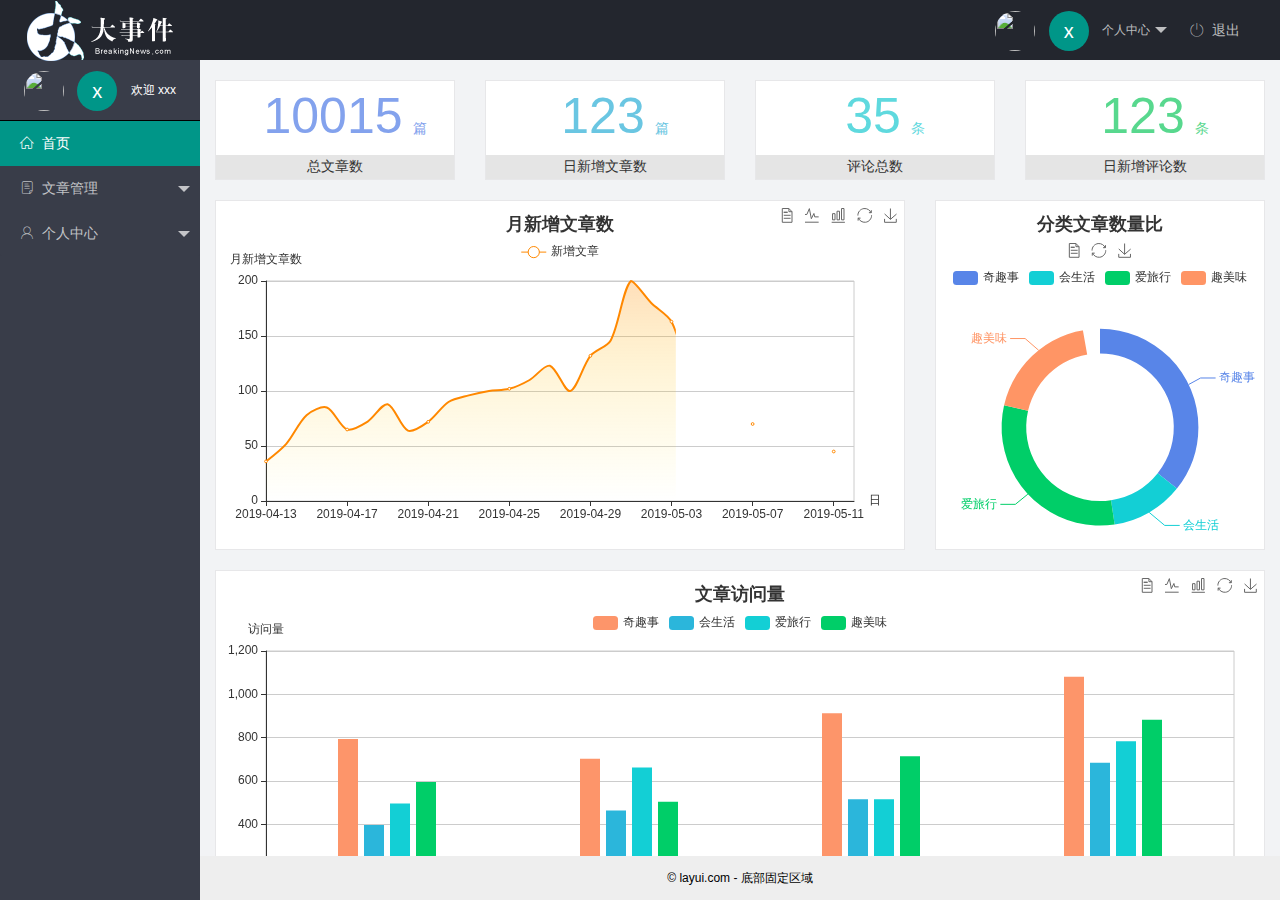
==== commit ca4eab2f: "个人中心功能完成" ====
--- a/index.html
+++ b/index.html
@@ -23,9 +23,9 @@
                         <span class="text-avatar">x</span> 个人中心
                     </a>
                     <dl class="layui-nav-child">
-                        <dd><a href="javascript:;">基本资料</a></dd>
-                        <dd><a href="javascript:;">更换头像</a></dd>
-                        <dd><a href="javascript:;">重置密码</a></dd>
+                        <dd><a href="/user/user_info.html" target="fm">基本资料</a></dd>
+                        <dd><a href="/user/user_avatar.html" target="fm">更换头像</a></dd>
+                        <dd><a href="/user/user_pwd.html" target="fm">重置密码</a></dd>
                     </dl>
                 </li>
                 <li class="layui-nav-item"><a href="javascript:;" id="btnOut"><span class="iconfont icon-tuichu"></span>退出</a></li>
@@ -54,9 +54,9 @@
                     <li class="layui-nav-item">
                         <a href="javascript:;"><span class="iconfont icon-user"></span>个人中心</a>
                         <dl class="layui-nav-child">
-                            <dd><a href="javascript:;"><i class="layui-icon layui-icon-app"></i>基本资料</a></dd>
-                            <dd><a href="javascript:;"><i class="layui-icon layui-icon-app"></i>更换头像</a></dd>
-                            <dd><a href="javascript:;"><i class="layui-icon layui-icon-app"></i>重置密码</a></dd>
+                            <dd><a href="/user/user_info.html" target="fm"><i class="layui-icon layui-icon-app"></i>基本资料</a></dd>
+                            <dd><a href="/user/user_avatar.html" target="fm"><i class="layui-icon layui-icon-app"></i>更换头像</a></dd>
+                            <dd><a href="/user/user_pwd.html" target="fm"><i class="layui-icon layui-icon-app"></i>重置密码</a></dd>
                         </dl>
                     </li>
                 </ul>
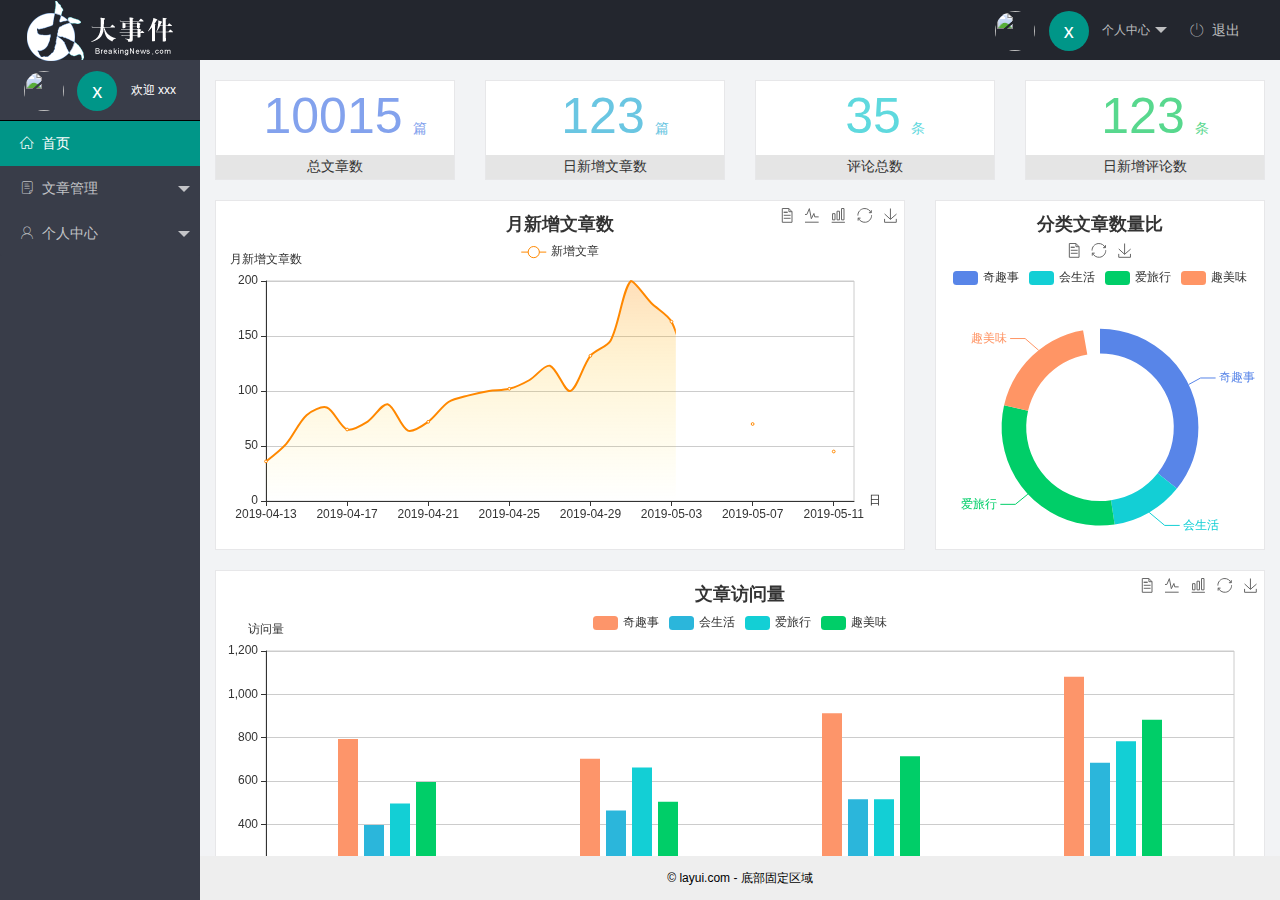
==== commit b9953ade: "文章管理功能完成" ====
--- a/index.html
+++ b/index.html
@@ -46,9 +46,9 @@
                     <li class="layui-nav-item">
                         <a class="" href="javascript:;"><span class="iconfont icon-16"></span>文章管理</a>
                         <dl class="layui-nav-child">
-                            <dd><a href="javascript:;"><i class="layui-icon layui-icon-app"></i>文章类别</a></dd>
-                            <dd><a href="javascript:;"><i class="layui-icon layui-icon-app"></i>文章列表</a></dd>
-                            <dd><a href="javascript:;"><i class="layui-icon layui-icon-app"></i>发布文章</a></dd>
+                            <dd><a href="/article/art_cate.html" target="fm"><i class="layui-icon layui-icon-app"></i>文章类别</a></dd>
+                            <dd><a href="/article/art_list.html" target="fm" id="art_list"><i class="layui-icon layui-icon-app"></i>文章列表</a></dd>
+                            <dd><a href="/article/art_pub.html" target="fm"><i class="layui-icon layui-icon-app"></i>发布文章</a></dd>
                         </dl>
                     </li>
                     <li class="layui-nav-item">
